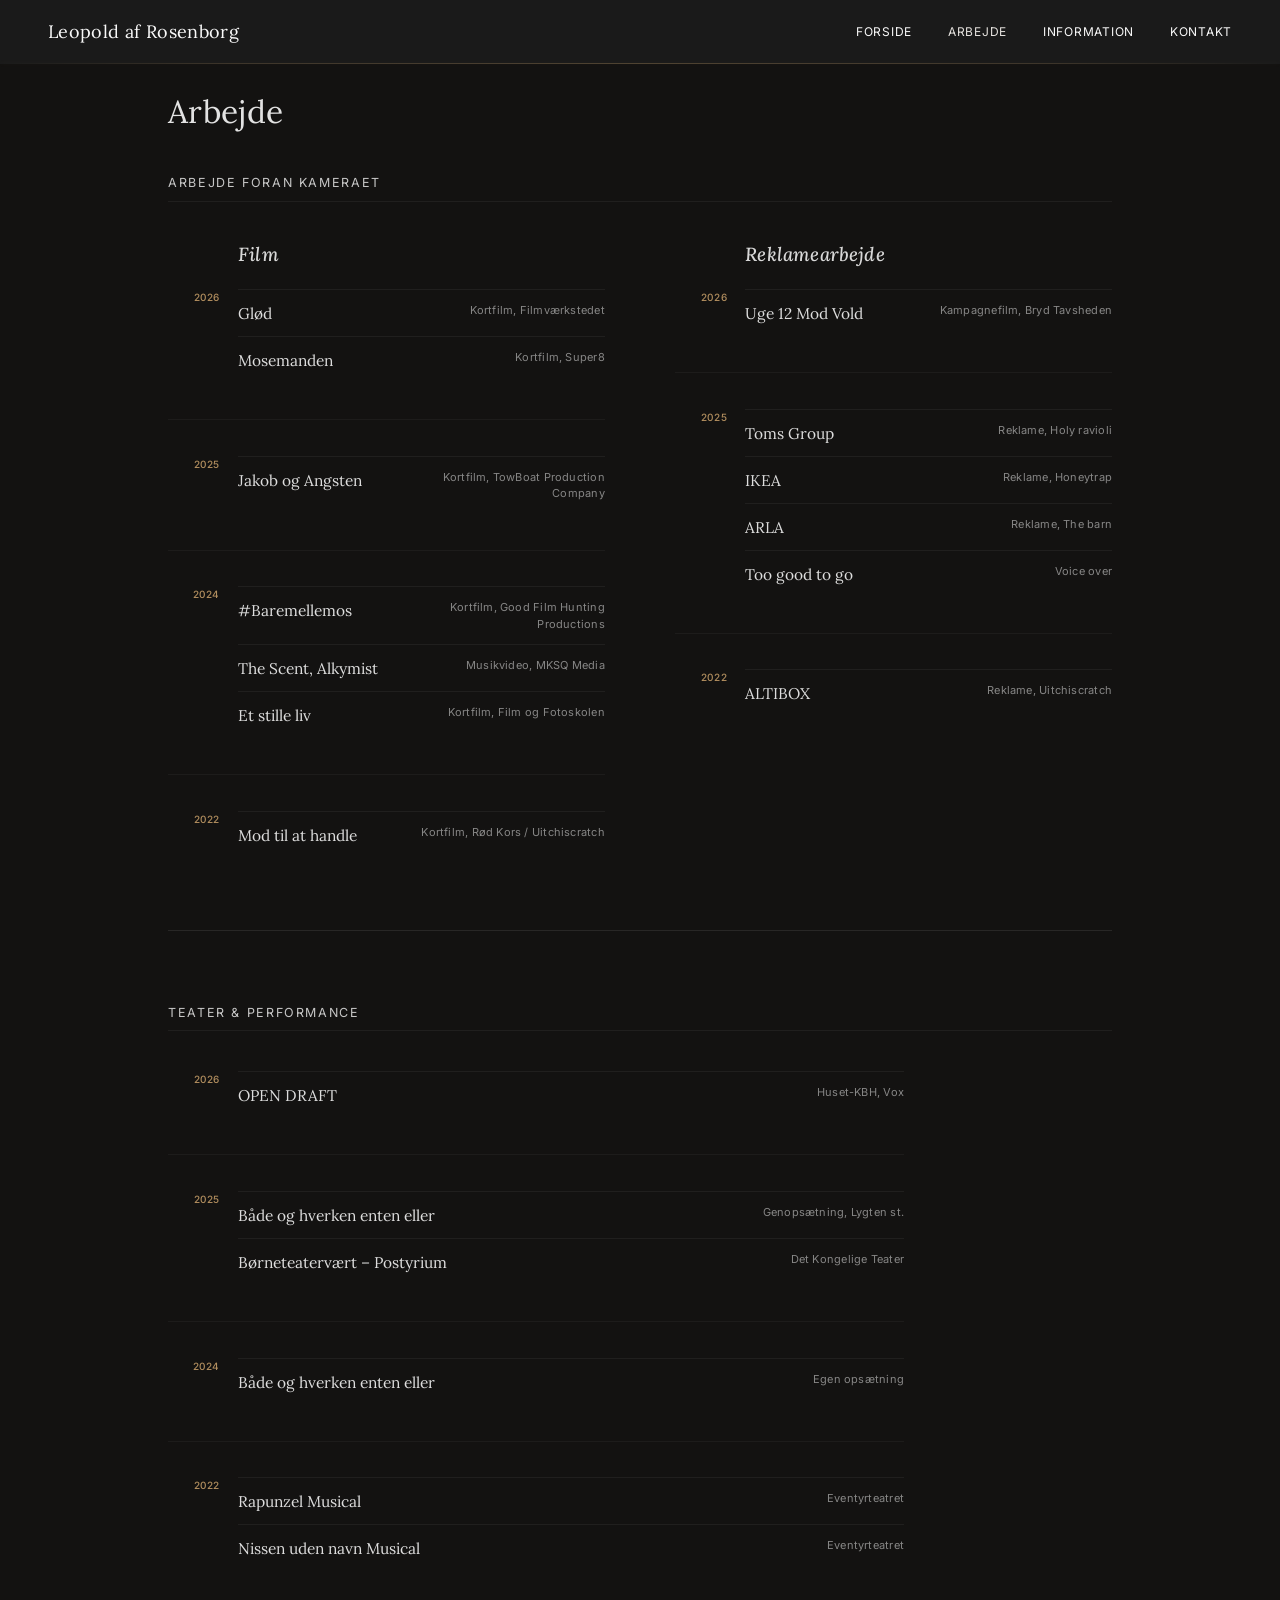
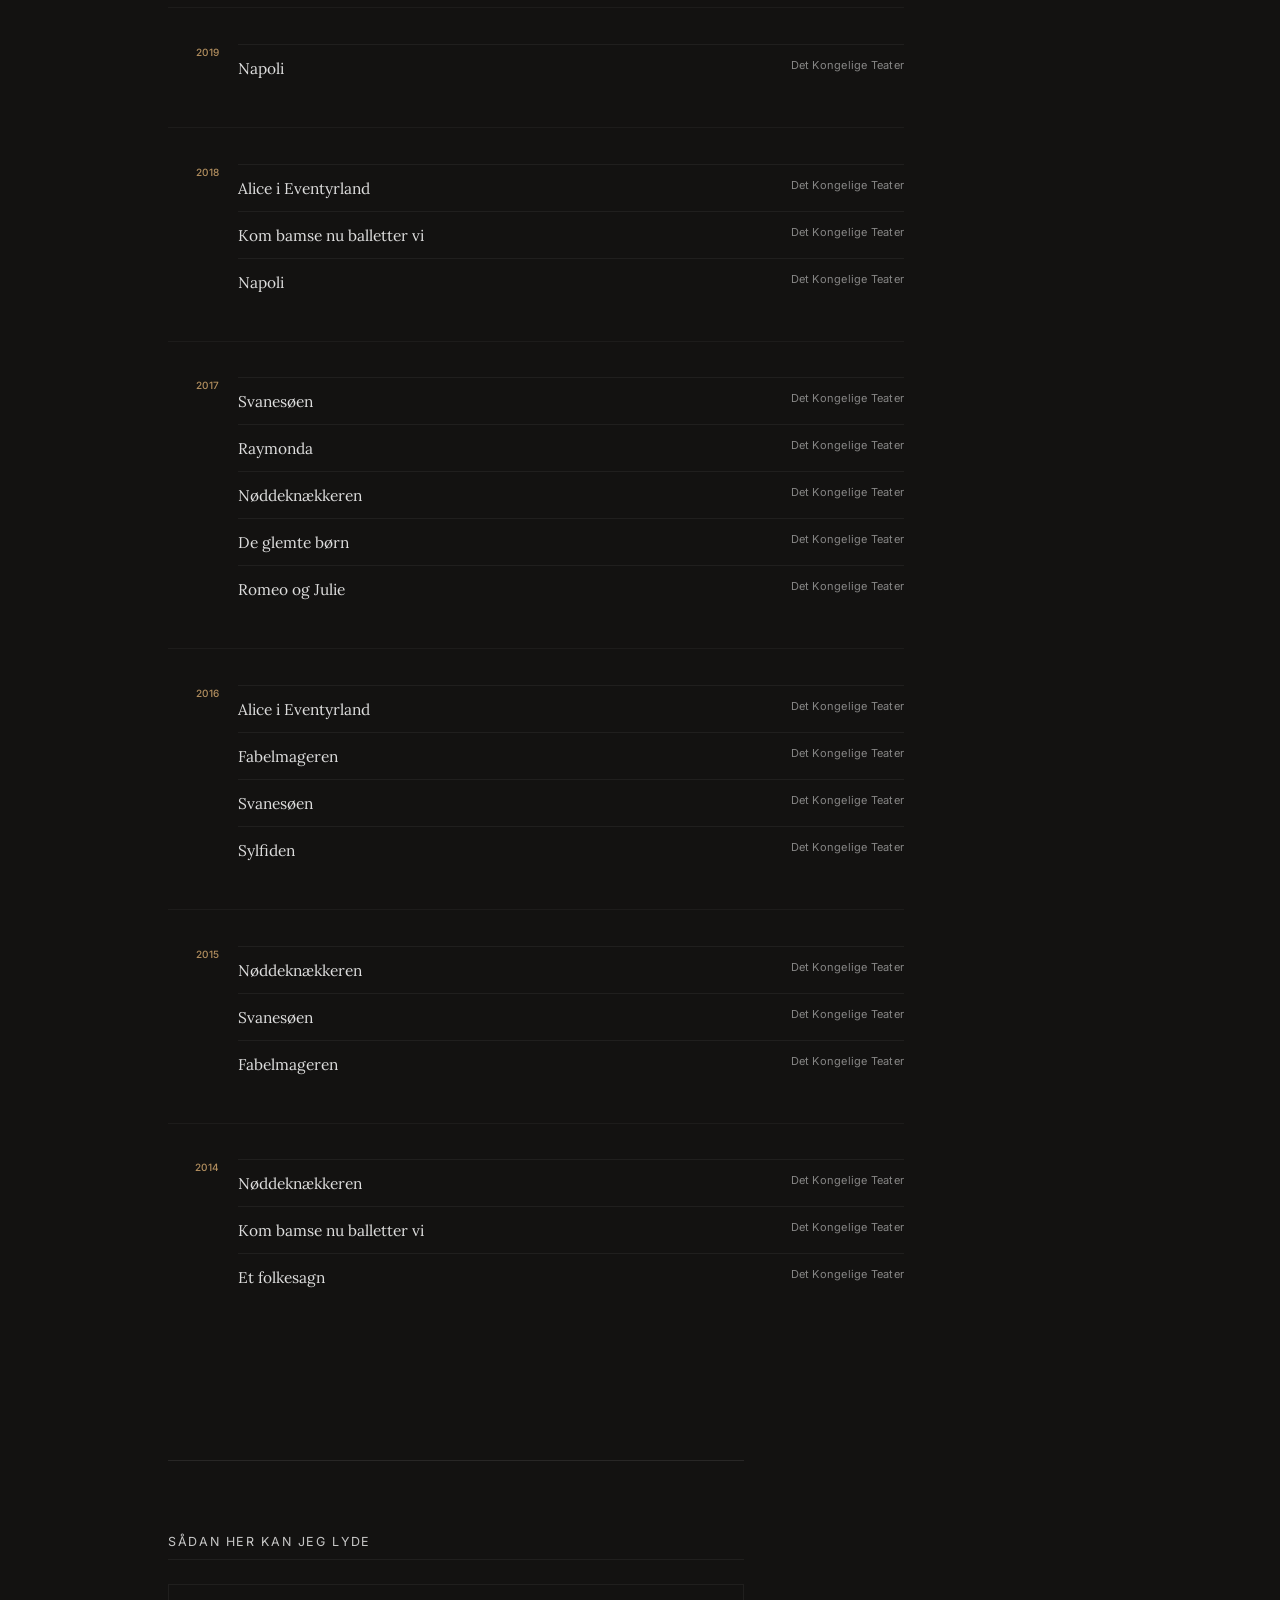
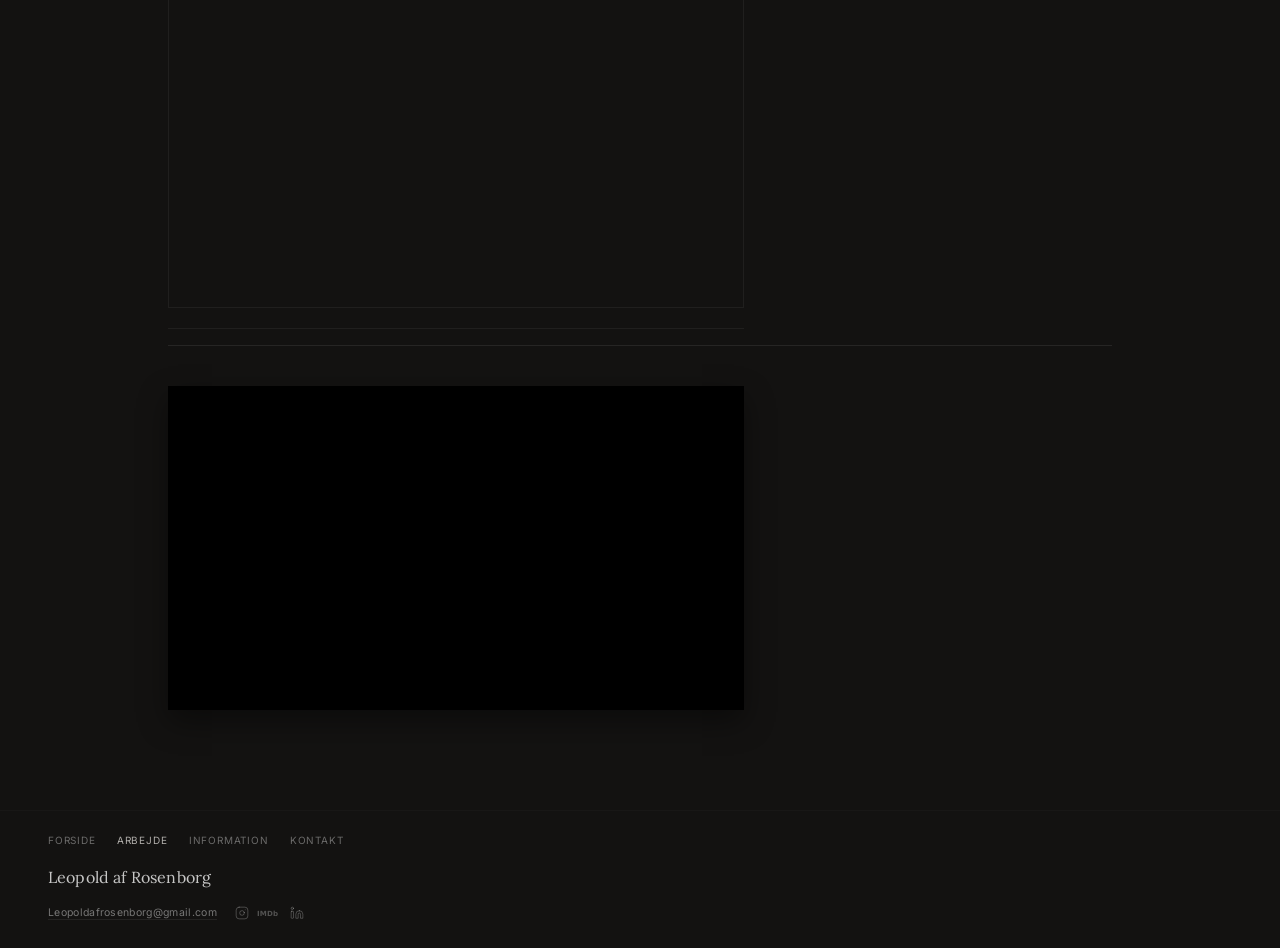
==== arbejde.html @ c156bf68 "t" ====
<!DOCTYPE html>
<html lang="da">
<head>
  <meta charset="UTF-8">
  <meta name="viewport" content="width=device-width, initial-scale=1.0">
  <title>Arbejde | Leopold af Rosenborg</title>
  <meta name="description" content="Leopold af Rosenborg er skuespiller, kunstner og entertainer. Udvalgte credits: film, reklame, teater og performance.">
  <link rel="canonical" href="https://www.leopoldafrosenborg.dk/arbejde.html">
  <link rel="icon" type="image/png" href="/favicon.png">
  <link rel="apple-touch-icon" href="/favicon.png">
  <meta property="og:title" content="Arbejde | Leopold af Rosenborg">
  <meta property="og:description" content="Leopold af Rosenborg er skuespiller, kunstner og entertainer. Udvalgte credits: film, reklame, teater og performance.">
  <meta property="og:url" content="https://www.leopoldafrosenborg.dk/arbejde.html">
  <meta property="og:type" content="website">
  <meta property="og:locale" content="da_DK">
  <meta property="og:image" content="https://www.leopoldafrosenborg.dk/images/hero-dogme.jpeg">
  <meta name="twitter:card" content="summary_large_image">
  <meta name="theme-color" content="#131211">
  <link rel="preconnect" href="https://fonts.googleapis.com">
  <link rel="preconnect" href="https://fonts.gstatic.com" crossorigin>
  <link href="https://fonts.googleapis.com/css2?family=Inter:wght@400;500&family=Lora:ital,wght@0,400;0,500;1,400;1,500&display=swap" rel="stylesheet">
  <link rel="stylesheet" href="style.css?v=47">
</head>
<body class="body--work-page">
  <a class="skip-link" href="#main">Spring til indhold</a>

  <header class="site-header">
    <button class="site-header__menu" type="button" data-nav-toggle aria-expanded="false" aria-controls="site-nav">
      <span></span><span></span><span></span>
      <span class="visually-hidden">Menu</span>
    </button>
    <a class="site-header__brand" href="index.html">Leopold af Rosenborg</a>
    <nav class="site-nav" id="site-nav" data-site-nav aria-label="Primær">
      <a href="index.html">Forside</a>
      <a href="arbejde.html" aria-current="page">Arbejde</a>
      <a href="information.html">Information</a>
      <a href="kontakt.html">Kontakt</a>
    </nav>
  </header>

  <main id="main" class="page page--work">
    <h1 class="page__title" data-fade>Arbejde</h1>

    <section class="work-section" data-fade>
      <h2 class="work-section__heading">Arbejde foran kameraet</h2>
      <div class="work-columns">
        <div class="work-block">
          <h3 class="work-block__label">Film</h3>
          <div class="work-timeline">
            <section class="work-year-group" aria-labelledby="film-y2026">
              <h4 class="work-year" id="film-y2026">2026</h4>
              <ul class="work-list">
                <li class="work-line">
                  <span class="work-line__title">Glød</span>
                  <span class="work-line__detail">Kortfilm, Filmværkstedet</span>
                </li>
                <li class="work-line">
                  <span class="work-line__title">Mosemanden</span>
                  <span class="work-line__detail">Kortfilm, Super8</span>
                </li>
              </ul>
            </section>
            <section class="work-year-group" aria-labelledby="film-y2025">
              <h4 class="work-year" id="film-y2025">2025</h4>
              <ul class="work-list">
                <li class="work-line">
                  <span class="work-line__title">Jakob og Angsten</span>
                  <span class="work-line__detail">Kortfilm, TowBoat Production Company</span>
                </li>
              </ul>
            </section>
            <section class="work-year-group" aria-labelledby="film-y2024">
              <h4 class="work-year" id="film-y2024">2024</h4>
              <ul class="work-list">
                <li class="work-line">
                  <span class="work-line__title">#Baremellemos</span>
                  <span class="work-line__detail">Kortfilm, Good Film Hunting Productions</span>
                </li>
                <li class="work-line">
                  <span class="work-line__title">The Scent, Alkymist</span>
                  <span class="work-line__detail">Musikvideo, MKSQ Media</span>
                </li>
                <li class="work-line">
                  <span class="work-line__title">Et stille liv</span>
                  <span class="work-line__detail">Kortfilm, Film og Fotoskolen</span>
                </li>
              </ul>
            </section>
            <section class="work-year-group" aria-labelledby="film-y2022">
              <h4 class="work-year" id="film-y2022">2022</h4>
              <ul class="work-list">
                <li class="work-line">
                  <span class="work-line__title">Mod til at handle</span>
                  <span class="work-line__detail">Kortfilm, Rød Kors / Uitchiscratch</span>
                </li>
              </ul>
            </section>
          </div>
        </div>
        <div class="work-block">
          <h3 class="work-block__label">Reklamearbejde</h3>
          <div class="work-timeline">
            <section class="work-year-group" aria-labelledby="rekl-y2026">
              <h4 class="work-year" id="rekl-y2026">2026</h4>
              <ul class="work-list">
                <li class="work-line">
                  <span class="work-line__title">Uge 12 Mod Vold</span>
                  <span class="work-line__detail">Kampagnefilm, Bryd Tavsheden</span>
                </li>
              </ul>
            </section>
            <section class="work-year-group" aria-labelledby="rekl-y2025">
              <h4 class="work-year" id="rekl-y2025">2025</h4>
              <ul class="work-list">
                <li class="work-line">
                  <span class="work-line__title">Toms Group</span>
                  <span class="work-line__detail">Reklame, Holy ravioli</span>
                </li>
                <li class="work-line">
                  <span class="work-line__title">IKEA</span>
                  <span class="work-line__detail">Reklame, Honeytrap</span>
                </li>
                <li class="work-line">
                  <span class="work-line__title">ARLA</span>
                  <span class="work-line__detail">Reklame, The barn</span>
                </li>
                <li class="work-line">
                  <span class="work-line__title">Too good to go</span>
                  <span class="work-line__detail">Voice over</span>
                </li>
              </ul>
            </section>
            <section class="work-year-group" aria-labelledby="rekl-y2022">
              <h4 class="work-year" id="rekl-y2022">2022</h4>
              <ul class="work-list">
                <li class="work-line">
                  <span class="work-line__title">ALTIBOX</span>
                  <span class="work-line__detail">Reklame, Uitchiscratch</span>
                </li>
              </ul>
            </section>
          </div>
        </div>
      </div>
    </section>

    <section class="work-section work-section--theatre" data-fade>
      <h2 class="work-section__heading">Teater &amp; performance</h2>
      <div class="work-timeline work-timeline--full">
        <section class="work-year-group" aria-labelledby="theatre-y2026">
          <h4 class="work-year" id="theatre-y2026">2026</h4>
          <ul class="work-list">
            <li class="work-line">
              <span class="work-line__title">OPEN DRAFT</span>
              <span class="work-line__detail">Huset-KBH, Vox</span>
            </li>
          </ul>
        </section>
        <section class="work-year-group">
          <h4 class="work-year">2025</h4>
          <ul class="work-list">
            <li class="work-line">
              <span class="work-line__title">Både og hverken enten eller</span>
              <span class="work-line__detail">Genopsætning, Lygten st.</span>
            </li>
            <li class="work-line">
              <span class="work-line__title">Børneteatervært – Postyrium</span>
              <span class="work-line__detail">Det Kongelige Teater</span>
            </li>
          </ul>
        </section>
        <section class="work-year-group">
          <h4 class="work-year">2024</h4>
          <ul class="work-list">
            <li class="work-line">
              <span class="work-line__title">Både og hverken enten eller</span>
              <span class="work-line__detail">Egen opsætning</span>
            </li>
          </ul>
        </section>
        <section class="work-year-group">
          <h4 class="work-year">2022</h4>
          <ul class="work-list">
            <li class="work-line">
              <span class="work-line__title">Rapunzel Musical</span>
              <span class="work-line__detail">Eventyrteatret</span>
            </li>
            <li class="work-line">
              <span class="work-line__title">Nissen uden navn Musical</span>
              <span class="work-line__detail">Eventyrteatret</span>
            </li>
          </ul>
        </section>
        <section class="work-year-group">
          <h4 class="work-year">2019</h4>
          <ul class="work-list">
            <li class="work-line">
              <span class="work-line__title">Napoli</span>
              <span class="work-line__detail">Det Kongelige Teater</span>
            </li>
          </ul>
        </section>
        <section class="work-year-group">
          <h4 class="work-year">2018</h4>
          <ul class="work-list">
            <li class="work-line">
              <span class="work-line__title">Alice i Eventyrland</span>
              <span class="work-line__detail">Det Kongelige Teater</span>
            </li>
            <li class="work-line">
              <span class="work-line__title">Kom bamse nu balletter vi</span>
              <span class="work-line__detail">Det Kongelige Teater</span>
            </li>
            <li class="work-line">
              <span class="work-line__title">Napoli</span>
              <span class="work-line__detail">Det Kongelige Teater</span>
            </li>
          </ul>
        </section>
        <section class="work-year-group">
          <h4 class="work-year">2017</h4>
          <ul class="work-list">
            <li class="work-line">
              <span class="work-line__title">Svanesøen</span>
              <span class="work-line__detail">Det Kongelige Teater</span>
            </li>
            <li class="work-line">
              <span class="work-line__title">Raymonda</span>
              <span class="work-line__detail">Det Kongelige Teater</span>
            </li>
            <li class="work-line">
              <span class="work-line__title">Nøddeknækkeren</span>
              <span class="work-line__detail">Det Kongelige Teater</span>
            </li>
            <li class="work-line">
              <span class="work-line__title">De glemte børn</span>
              <span class="work-line__detail">Det Kongelige Teater</span>
            </li>
            <li class="work-line">
              <span class="work-line__title">Romeo og Julie</span>
              <span class="work-line__detail">Det Kongelige Teater</span>
            </li>
          </ul>
        </section>
        <section class="work-year-group">
          <h4 class="work-year">2016</h4>
          <ul class="work-list">
            <li class="work-line">
              <span class="work-line__title">Alice i Eventyrland</span>
              <span class="work-line__detail">Det Kongelige Teater</span>
            </li>
            <li class="work-line">
              <span class="work-line__title">Fabelmageren</span>
              <span class="work-line__detail">Det Kongelige Teater</span>
            </li>
            <li class="work-line">
              <span class="work-line__title">Svanesøen</span>
              <span class="work-line__detail">Det Kongelige Teater</span>
            </li>
            <li class="work-line">
              <span class="work-line__title">Sylfiden</span>
              <span class="work-line__detail">Det Kongelige Teater</span>
            </li>
          </ul>
        </section>
        <section class="work-year-group">
          <h4 class="work-year">2015</h4>
          <ul class="work-list">
            <li class="work-line">
              <span class="work-line__title">Nøddeknækkeren</span>
              <span class="work-line__detail">Det Kongelige Teater</span>
            </li>
            <li class="work-line">
              <span class="work-line__title">Svanesøen</span>
              <span class="work-line__detail">Det Kongelige Teater</span>
            </li>
            <li class="work-line">
              <span class="work-line__title">Fabelmageren</span>
              <span class="work-line__detail">Det Kongelige Teater</span>
            </li>
          </ul>
        </section>
        <section class="work-year-group">
          <h4 class="work-year">2014</h4>
          <ul class="work-list">
            <li class="work-line">
              <span class="work-line__title">Nøddeknækkeren</span>
              <span class="work-line__detail">Det Kongelige Teater</span>
            </li>
            <li class="work-line">
              <span class="work-line__title">Kom bamse nu balletter vi</span>
              <span class="work-line__detail">Det Kongelige Teater</span>
            </li>
            <li class="work-line">
              <span class="work-line__title">Et folkesagn</span>
              <span class="work-line__detail">Det Kongelige Teater</span>
            </li>
          </ul>
        </section>
      </div>
    </section>

    <section class="work-voice" data-fade>
      <h2 class="work-voice__heading">Sådan her kan jeg lyde</h2>
      <div class="work-voice__player">
        <div class="work-voice__embed">
          <iframe
            src="https://www.youtube.com/embed/je6NIQmMCPU"
            title="Video: Sådan her kan jeg lyde"
            allow="accelerometer; autoplay; clipboard-write; encrypted-media; gyroscope; picture-in-picture; web-share"
            allowfullscreen
            loading="lazy"
            referrerpolicy="strict-origin-when-cross-origin"
          ></iframe>
        </div>
      </div>
    </section>

    <section class="home-reel home-reel--work" data-fade aria-label="Kort reel">
      <div class="home-reel__inner">
        <div class="home-reel__player">
          <div class="home-reel__embed">
            <iframe
              src="https://player.vimeo.com/video/1199525155?badge=0&amp;autopause=0&amp;player_id=0&amp;app_id=58479&amp;transparent=1"
              title="kort-reel"
              allow="autoplay; fullscreen; picture-in-picture; clipboard-write; encrypted-media; web-share"
              referrerpolicy="strict-origin-when-cross-origin"
              loading="lazy"
            ></iframe>
          </div>
        </div>
      </div>
    </section>
  </main>

  <footer class="site-footer">
    <div class="site-footer__inner">
      <nav class="site-footer__nav" aria-label="Sider">
        <a href="index.html">Forside</a>
        <a href="arbejde.html" aria-current="page">Arbejde</a>
        <a href="information.html">Information</a>
        <a href="kontakt.html">Kontakt</a>
      </nav>
      <div class="site-footer__meta">
        <p class="site-footer__name">Leopold af Rosenborg</p>
        <div class="site-footer__footline">
          <p class="site-footer__email"><a href="mailto:Leopoldafrosenborg@gmail.com">Leopoldafrosenborg@gmail.com</a></p>
          <ul class="site-footer__social" aria-label="Profiler">
            <li>
              <a class="site-footer__icon-link" href="https://www.instagram.com/leopold_afrosenborg/" rel="noopener noreferrer" target="_blank" aria-label="Instagram">
                <svg xmlns="http://www.w3.org/2000/svg" viewBox="0 0 24 24" fill="none" stroke="currentColor" stroke-width="1.45" stroke-linecap="round" stroke-linejoin="round" aria-hidden="true"><rect width="20" height="20" x="2" y="2" rx="5" ry="5"/><path d="M16 11.37A4 4 0 1 1 12.63 8 4 4 0 0 1 16 11.37z"/><line x1="17.5" y1="6.5" x2="17.51" y2="6.5"/></svg>
              </a>
            </li>
            <li>
              <a class="site-footer__icon-link site-footer__icon-link--imdb" href="https://www.imdb.com/name/nm16844776/" rel="noopener noreferrer" target="_blank" aria-label="IMDb">
                <svg xmlns="http://www.w3.org/2000/svg" viewBox="0 0 38 12" fill="currentColor" aria-hidden="true"><text x="0" y="9.5" fill="currentColor" font-size="8.5" font-family="system-ui, -apple-system, BlinkMacSystemFont, 'Segoe UI', sans-serif" font-weight="700" letter-spacing="0.02em">IMDb</text></svg>
              </a>
            </li>
            <li>
              <a class="site-footer__icon-link" href="https://www.linkedin.com/in/leopold-af-rosenborg-3b47512b6/" rel="noopener noreferrer" target="_blank" aria-label="LinkedIn">
                <svg xmlns="http://www.w3.org/2000/svg" viewBox="0 0 24 24" fill="none" stroke="currentColor" stroke-width="1.45" stroke-linecap="round" stroke-linejoin="round" aria-hidden="true"><path d="M16 8a6 6 0 0 1 6 6v7h-4v-7a2 2 0 0 0-2-2 2 2 0 0 0-2 2v7h-4v-7a6 6 0 0 1 6-6z"/><rect x="2" y="9" width="4" height="12" rx="1"/><circle cx="4" cy="4" r="2"/></svg>
              </a>
            </li>
          </ul>
        </div>
      </div>
    </div>
  </footer>

  <script src="https://player.vimeo.com/api/player.js" defer></script>
  <script src="main.js?v=31"></script>
</body>
</html>
---- style.css ----
:root {
  --bg: #1c1c1c;
  --bg-deep: #131211;
  --fg: #f9f9f9;
  --muted: rgba(249, 249, 249, 0.62);
  --line: rgba(249, 249, 249, 0.18);
  --accent: #c9a06a;
  --warm: #e6e3df;
  --font-serif: "Lora", "Times New Roman", Times, serif;
  --font-sans: "Inter", ui-sans-serif, system-ui, -apple-system, "Segoe UI", Roboto, Helvetica, Arial, sans-serif;
  --ease: cubic-bezier(0.4, 0, 0.2, 1);
  --page-pad: clamp(20px, 5vw, 48px);
  --max: 1280px;
  --radius-btn: 28px;
}


*,
*::before,
*::after {
  box-sizing: border-box;
}

html {
  color-scheme: dark;
  scroll-behavior: smooth;
}

@media (prefers-reduced-motion: reduce) {
  html {
    scroll-behavior: auto;
  }
}

body {
  margin: 0;
  background: var(--bg);
  color: var(--fg);
  font-family: var(--font-serif);
  font-size: 15px;
  line-height: 1.55;
  -webkit-font-smoothing: antialiased;
}

img {
  display: block;
  max-width: 100%;
  height: auto;
}

a {
  color: inherit;
  text-decoration: none;
}

a:hover {
  opacity: 0.78;
}

.visually-hidden {
  position: absolute;
  width: 1px;
  height: 1px;
  padding: 0;
  margin: -1px;
  overflow: hidden;
  clip: rect(0, 0, 0, 0);
  white-space: nowrap;
  border: 0;
}

.skip-link {
  position: absolute;
  left: 12px;
  top: 12px;
  padding: 8px 12px;
  background: var(--fg);
  color: var(--bg);
  z-index: 100;
  transform: translateY(-140%);
  transition: transform 200ms var(--ease);
}

.skip-link:focus {
  transform: translateY(0);
}

/* Header */
.site-header {
  position: fixed;
  top: 0;
  left: 0;
  right: 0;
  z-index: 40;
  display: flex;
  align-items: center;
  justify-content: space-between;
  gap: 16px;
  padding: 18px var(--page-pad);
  background: rgba(28, 28, 28, 0.92);
}

.site-header--home {
  isolation: isolate;
  background: rgba(19, 18, 17, 0);
  transition: background-color 1200ms var(--ease);
}

.site-header--home.is-past-hero {
  background: rgba(19, 18, 17, 0.86);
}

.site-header__video-backdrop {
  position: absolute;
  inset: 0;
  z-index: 0;
  overflow: hidden;
  opacity: var(--header-video-opacity, 0.72);
  clip-path: inset(0 0 var(--header-video-clip, 0px) 0);
  pointer-events: none;
}

.site-header__video-backdrop:not(.is-synced) {
  opacity: 0;
}

.site-header__video-backdrop video {
  position: absolute;
  top: -16px;
  left: -16px;
  width: calc(100% + 32px);
  height: calc(100% + 32px);
  object-fit: cover;
  object-position: center 42%;
  filter: blur(16px) brightness(0.55) saturate(0.7);
}

.site-header__video-backdrop::after {
  content: "";
  position: absolute;
  inset: 0;
  background: rgba(19, 18, 17, 0.38);
}

.site-header--home > :not(.site-header__video-backdrop) {
  z-index: 1;
}

.site-header--home > .site-header__menu {
  position: relative;
  z-index: 50;
}

.site-header::after {
  content: "";
  position: absolute;
  right: 0;
  bottom: 0;
  left: 0;
  height: 1px;
  background: linear-gradient(
    90deg,
    transparent 0%,
    rgba(201, 160, 106, 0.2) 18%,
    rgba(201, 160, 106, 0.3) 50%,
    rgba(201, 160, 106, 0.2) 82%,
    transparent 100%
  );
  box-shadow: 0 0 4px rgba(201, 160, 106, 0.08);
  opacity: var(--header-line-opacity, 1);
  transform: translateY(calc(0px - var(--header-video-clip, 0px)));
  pointer-events: none;
}

.site-header__menu {
  position: relative;
  z-index: 50;
  appearance: none;
  border: 0;
  background: none;
  padding: 4px;
  cursor: pointer;
  color: var(--fg);
}

.site-header__menu span {
  display: block;
  width: 20px;
  height: 1px;
  background: currentColor;
  margin: 5px 0;
  transition: transform 220ms var(--ease), opacity 160ms var(--ease);
}

.site-header__menu[aria-expanded="true"] span:nth-child(1) {
  transform: translateY(11px) rotate(45deg);
}

.site-header__menu[aria-expanded="true"] span:nth-child(2) {
  opacity: 0;
}

.site-header__menu[aria-expanded="true"] span:nth-child(3) {
  transform: translateY(-11px) rotate(-45deg);
}

.site-header__brand {
  flex: 1;
  font-family: var(--font-serif);
  font-size: clamp(15px, 2vw, 18px);
  letter-spacing: 0.02em;
  text-align: center;
}


.site-nav {
  position: fixed;
  inset: 0;
  z-index: 35;
  padding: 96px var(--page-pad) var(--page-pad);
  background: rgba(19, 18, 17, 0.98);
  display: flex;
  flex-direction: column;
  gap: 6px;
  transform: translateX(-100%);
  transition: transform 420ms var(--ease);
}

.site-nav.is-open {
  transform: translateX(0);
}

.site-nav a {
  font-family: var(--font-sans);
  font-size: 13px;
  letter-spacing: 0.06em;
  text-transform: uppercase;
  padding: 12px 0;
  border-bottom: 1px solid rgba(249, 249, 249, 0.06);
}

.site-nav a[aria-current="page"] {
  color: var(--warm);
}

body.nav-open {
  overflow: hidden;
}

@media (min-width: 900px) {
  .site-header__menu {
    display: none;
  }

  .site-header__brand {
    flex: 0 1 auto;
    text-align: left;
  }

  .site-nav {
    position: static;
    inset: auto;
    padding: 0;
    background: none;
    flex-direction: row;
    align-items: center;
    gap: clamp(20px, 3vw, 36px);
    transform: none;
    flex: 0 0 auto;
  }

  .site-nav a {
    border: 0;
    padding: 0;
    font-size: 12px;
  }
}

/* Hero - forsiden */
.hero {
  --hero-peek: clamp(88px, 13vh, 144px);
  position: relative;
  min-height: calc(100svh - var(--hero-peek));
  min-height: calc(100dvh - var(--hero-peek));
  display: grid;
  place-items: center;
  overflow: hidden;
  background: var(--bg-deep);
}

.hero__media {
  position: absolute;
  inset: 0;
  overflow: hidden;
}

.hero__parallax-layer {
  position: absolute;
  left: -1.25%;
  right: -1.25%;
  top: 65px;
  height: 113%;
  will-change: transform;
}

.hero__parallax-layer img,
.hero__parallax-layer video {
  display: block;
  width: 100%;
  height: 100%;
  object-fit: cover;
  object-position: center center;
}

@media (max-aspect-ratio: 3/4) {
  .hero__parallax-layer img,
  .hero__parallax-layer video {
    object-position: center 42%;
  }
}

@media (max-width: 899px) {
  .hero__parallax-layer {
    top: 78px;
  }
}

.hero__overlay {
  position: absolute;
  inset: 0;
  background: rgba(19, 18, 17, 0.22);
}

.hero__content {
  position: relative;
  z-index: 2;
  text-align: center;
  padding: clamp(100px, 14vh, 140px) var(--page-pad) clamp(64px, 10vh, 96px);
  width: 100%;
  max-width: 100%;
}

.hero__title-wrap {
  width: 100%;
  display: flex;
  justify-content: center;
  overflow: hidden;
  margin-bottom: clamp(32px, 5vw, 52px);
}

.hero__title {
  margin: 0;
  font-weight: 400;
  font-size: clamp(10px, 2.75vw, 15px);
  line-height: 1.4;
  letter-spacing: clamp(0.08em, 1.65vw, 0.2em);
  text-transform: lowercase;
  color: var(--fg);
  white-space: nowrap;
}

.hero__links {
  display: flex;
  flex-wrap: wrap;
  justify-content: center;
  align-items: center;
  gap: clamp(10px, 2vw, 18px);
}

.hero__links a {
  position: relative;
  display: inline-flex;
  align-items: center;
  justify-content: center;
  min-height: 44px;
  padding: 0 clamp(18px, 3vw, 26px);
  font-family: var(--font-sans);
  font-size: 11px;
  font-weight: 400;
  letter-spacing: 0.08em;
  text-transform: uppercase;
  color: var(--fg);
  background: rgba(19, 18, 17, 0.38);
  border: 1px solid rgba(249, 249, 249, 0.22);
  border-radius: 999px;
  backdrop-filter: blur(10px);
  -webkit-backdrop-filter: blur(10px);
  transition:
    background 480ms var(--ease),
    border-color 480ms var(--ease),
    color 480ms var(--ease);
}

.hero__links a span {
  position: relative;
  z-index: 1;
}

.hero__links a:hover {
  opacity: 1;
  background: rgba(249, 249, 249, 0.12);
  border-color: rgba(249, 249, 249, 0.45);
}

/* Scroll-hint: pil under hero (kun tilføjelse — ændrer ikke eksisterende hero-layout) */
.hero__scroll-cue {
  position: absolute;
  z-index: 3;
  left: calc(50% - 22px);
  bottom: clamp(1rem, 3.5vh, 2rem);
  display: flex;
  align-items: center;
  justify-content: center;
  width: 44px;
  height: 44px;
  margin: 0;
  padding: 0;
  border-radius: 999px;
  color: rgba(249, 249, 249, 0.82);
  background: rgba(19, 18, 17, 0.35);
  border: 1px solid rgba(249, 249, 249, 0.18);
  backdrop-filter: blur(8px);
  -webkit-backdrop-filter: blur(8px);
  opacity: 1;
  transition:
    opacity 520ms var(--ease),
    border-color 480ms var(--ease),
    background 480ms var(--ease);
}

.hero__scroll-cue:hover {
  background: rgba(249, 249, 249, 0.08);
  border-color: rgba(249, 249, 249, 0.38);
  color: var(--fg);
}

.hero__scroll-cue.is-hidden {
  opacity: 0;
  pointer-events: none;
}

.hero__scroll-cue__icon {
  display: flex;
  align-items: center;
  justify-content: center;
  animation: hero-scroll-cue-float 2.4s var(--ease) infinite;
}

.hero__scroll-cue.is-hidden .hero__scroll-cue__icon {
  animation: none;
}

.hero__scroll-cue__icon svg {
  display: block;
}

@keyframes hero-scroll-cue-float {
  0%,
  100% {
    transform: translateY(0);
  }

  50% {
    transform: translateY(6px);
  }
}

@media (prefers-reduced-motion: reduce) {
  .hero__scroll-cue {
    transition-duration: 200ms;
  }

  .hero__scroll-cue__icon {
    animation: none;
  }
}

/* Gallery — stille redaktionelt still-grid (matcher mørk, rolig site-vibe) */
.gallery {
  border-top: 1px solid rgba(249, 249, 249, 0.08);
  background: var(--bg-deep);
  padding: clamp(40px, 6vw, 72px) var(--page-pad);
}

/* Forside: hero kortere end viewport — lidt mindre top-padding så peek viser billeder */
.hero + .gallery {
  padding-top: clamp(28px, 4.5vw, 48px);
}

.gallery__inner {
  width: 100%;
  max-width: min(1180px, var(--max));
  margin: 0 auto;
  /* Kolonner følger galleriets faktiske bredde (ikke kun viewport), så preview og live matcher. */
  container-type: inline-size;
  container-name: gallery;
}

.gallery__reel {
  display: grid;
  grid-template-columns: repeat(2, minmax(0, 1fr));
  /* Fast gap undgår forskelle mellem preview og browser pga. vw/subpixel. */
  gap: 12px;
  width: 100%;
}

.gallery__card {
  margin: 0;
  position: relative;
  min-width: 0;
  min-height: 0;
  width: 100%;
  aspect-ratio: 3 / 4;
  overflow: hidden;
  border-radius: 2px;
  border: 1px solid rgba(249, 249, 249, 0.07);
  background: #0a0a0a;
  box-shadow: 0 18px 40px rgba(0, 0, 0, 0.35);
  opacity: 0;
  transform: translateY(12px);
  transition: opacity 900ms var(--ease), transform 900ms var(--ease);
}

.gallery__card.is-visible {
  opacity: 1;
  transform: translateY(0);
}

/* Absolut position: cellehøjde styres kun af aspect-ratio — ingen CLS ved billedload. */
.gallery__card img {
  position: absolute;
  inset: 0;
  width: 100%;
  height: 100%;
  max-width: none;
  max-height: none;
  display: block;
  object-fit: cover;
  object-position: center center;
  transform: scale(1.002);
  transition: transform 720ms var(--ease);
}

/* Røde Kors «mod til at handle» — tæt crop; origin/position lavt så alle tre med i bunden, ikke i sorte top-bar. */
.gallery__card--zoom-in img {
  transform: scale(1.246);
  transform-origin: center 52%;
  object-position: center 54%;
}

@media (hover: hover) and (prefers-reduced-motion: no-preference) {
  .gallery__card:hover img {
    transform: scale(1.046);
  }

  .gallery__card--zoom-in:hover img {
    transform: scale(1.288);
  }
}

/* Billedtekster: kun desktop-gitter (container ≥520px), hover, diskret nederst til venstre */
.gallery__caption {
  display: none;
}

.gallery__card::before {
  content: none;
}

@container gallery (min-width: 520px) {
  /* Meget diskret mørkning i bunden bag teksten — kun ved hover, samme timing som billedtekst */
  .gallery__card::before {
    content: "";
    position: absolute;
    left: 0;
    right: 0;
    bottom: 0;
    height: 52%;
    z-index: 1;
    pointer-events: none;
    background: linear-gradient(
      to top,
      rgba(10, 9, 8, 0.62) 0%,
      rgba(12, 11, 10, 0.4) 24%,
      rgba(12, 11, 10, 0.2) 52%,
      rgba(12, 11, 10, 0.06) 78%,
      rgba(12, 11, 10, 0) 100%
    );
    opacity: 0;
    transition: opacity 480ms var(--ease);
  }

  .gallery__caption {
    display: block;
    position: absolute;
    z-index: 2;
    left: 0.42rem;
    bottom: 0.38rem;
    max-width: min(94%, 12.5rem);
    margin: 0;
    padding: 0;
    font-family: var(--font-sans);
    font-size: calc(10.75px * 1.07);
    font-weight: 500;
    line-height: 1.4;
    letter-spacing: 0.09em;
    text-transform: none;
    color: rgba(249, 249, 249, 0.97);
    text-shadow:
      0 1px 3px rgba(0, 0, 0, 0.58),
      0 0 1px rgba(0, 0, 0, 0.78),
      0 5px 24px rgba(0, 0, 0, 0.32);
    pointer-events: none;
    opacity: 0;
    transition: opacity 480ms var(--ease);
  }

  @media (hover: hover) {
    .gallery__card:hover::before,
    .gallery__card:hover .gallery__caption {
      opacity: 1;
    }
  }

  @media (prefers-reduced-motion: reduce) {
    .gallery__card::before,
    .gallery__caption {
      transition-duration: 90ms;
    }
  }
}

@supports not (container-type: inline-size) {
  @media (max-width: 767px) {
    .gallery__caption {
      display: none !important;
    }
  }

  @media (min-width: 768px) {
    .gallery__card::before {
      content: "";
      position: absolute;
      left: 0;
      right: 0;
      bottom: 0;
      height: 52%;
      z-index: 1;
      pointer-events: none;
      background: linear-gradient(
        to top,
        rgba(10, 9, 8, 0.62) 0%,
        rgba(12, 11, 10, 0.4) 24%,
        rgba(12, 11, 10, 0.2) 52%,
        rgba(12, 11, 10, 0.06) 78%,
        rgba(12, 11, 10, 0) 100%
      );
      opacity: 0;
      transition: opacity 480ms var(--ease);
    }

    .gallery__caption {
      display: block;
      position: absolute;
      z-index: 2;
      left: 0.42rem;
      bottom: 0.38rem;
      max-width: min(94%, 12.5rem);
      margin: 0;
      padding: 0;
      font-family: var(--font-sans);
      font-size: calc(10.75px * 1.07);
      font-weight: 500;
      line-height: 1.4;
      letter-spacing: 0.09em;
      text-transform: none;
      color: rgba(249, 249, 249, 0.97);
      text-shadow:
        0 1px 3px rgba(0, 0, 0, 0.58),
        0 0 1px rgba(0, 0, 0, 0.78),
        0 5px 24px rgba(0, 0, 0, 0.32);
      pointer-events: none;
      opacity: 0;
      transition: opacity 480ms var(--ease);
    }

    @media (hover: hover) {
      .gallery__card:hover::before,
      .gallery__card:hover .gallery__caption {
        opacity: 1;
      }
    }

    @media (prefers-reduced-motion: reduce) {
      .gallery__card::before,
      .gallery__caption {
        transition-duration: 90ms;
      }
    }
  }
}

/* Mobil (2 kolonner): skjul nr. 7 så gitteret bliver lige (8 billeder = 4 rækker). */
.gallery__card--hide-2col {
  display: none;
}

/* Mobil: 2 kolonner (default). Desktop: præcis 3 — styres af galleriets bredde, ikke viewport alene. */
@container gallery (min-width: 520px) {
  .gallery__reel {
    grid-template-columns: repeat(3, minmax(0, 1fr));
    width: 90%;
    margin-inline: auto;
  }

  .gallery__card--hide-2col {
    display: block;
  }
}

/* Browsere uden container queries: 3 kolonner fra tablet/desktop-viewport. */
@supports not (container-type: inline-size) {
  @media (min-width: 768px) {
    .gallery__reel {
      grid-template-columns: repeat(3, minmax(0, 1fr));
      width: 90%;
      margin-inline: auto;
    }

    .gallery__card--hide-2col {
      display: block;
    }
  }
}

@media (hover: none) {
  .gallery__card {
    cursor: pointer;
  }

  .gallery__card::before {
    content: "";
    position: absolute;
    left: 0;
    right: 0;
    bottom: 0;
    height: 52%;
    z-index: 1;
    pointer-events: none;
    background: linear-gradient(
      to top,
      rgba(10, 9, 8, 0.62) 0%,
      rgba(12, 11, 10, 0.4) 24%,
      rgba(12, 11, 10, 0.2) 52%,
      rgba(12, 11, 10, 0.06) 78%,
      rgba(12, 11, 10, 0) 100%
    );
    opacity: 0;
    transition: opacity 320ms var(--ease);
  }

  .gallery__caption {
    display: block !important;
    position: absolute;
    z-index: 2;
    left: 0.42rem;
    bottom: 0.38rem;
    max-width: min(94%, 12.5rem);
    margin: 0;
    padding: 0;
    font-family: var(--font-sans);
    font-size: calc(10.75px * 1.07);
    font-weight: 500;
    line-height: 1.4;
    letter-spacing: 0.09em;
    color: rgba(249, 249, 249, 0.97);
    text-shadow:
      0 1px 3px rgba(0, 0, 0, 0.58),
      0 0 1px rgba(0, 0, 0, 0.78),
      0 5px 24px rgba(0, 0, 0, 0.32);
    pointer-events: none;
    opacity: 0;
    transition: opacity 320ms var(--ease);
  }

  .gallery__card.is-caption-open::before,
  .gallery__card.is-caption-open .gallery__caption {
    opacity: 1;
  }

  .gallery__card:focus-visible {
    outline: 2px solid var(--warm);
    outline-offset: 3px;
  }

  @media (prefers-reduced-motion: reduce) {
    .gallery__card::before,
    .gallery__caption {
      transition-duration: 90ms;
    }
  }
}

/* Forside — kort reel (Vimeo); ingen afrunding/kant der giver hvide “hår” i siderne (Safari m.m.) */
.home-reel {
  border-top: 1px solid rgba(249, 249, 249, 0.08);
  background: var(--bg-deep);
  padding: clamp(28px, 5vw, 56px) var(--page-pad) clamp(48px, 7vw, 88px);
}

.home-reel__inner {
  width: 100%;
  max-width: min(1180px, var(--max));
  margin: 0 auto;
  background: var(--bg-deep);
}

.home-reel__player {
  position: relative;
  width: 100%;
  max-width: min(960px, 100%);
  margin: 0 auto;
  aspect-ratio: 16 / 9;
  background: #000;
  border-radius: 0;
  border: 0;
  box-shadow: 0 16px 36px rgba(0, 0, 0, 0.45);
  overflow: hidden;
  isolation: isolate;
}

.home-reel__embed {
  position: absolute;
  inset: 0;
  background: #000;
  overflow: hidden;
}

.home-reel__embed iframe {
  position: absolute;
  top: 0;
  left: 50%;
  width: calc(100% + 3px);
  max-width: none;
  height: 100%;
  margin: 0;
  border: 0;
  background: #000;
  display: block;
  transform: translateX(-50%);
  transform-origin: center top;
}

/* Arbejde: reel under stemme-video — samme kolonne som work-voice, ingen ekstra side-padding */
.page--work .home-reel--work {
  padding-left: 0;
  padding-right: 0;
  padding-bottom: 0;
  padding-top: clamp(20px, 3.5vw, 40px);
  margin-top: clamp(8px, 2vw, 16px);
}

/* Undgå dobbelt “luft”: forsiden bruger stor bund-padding på .home-reel; her styrer .page afstanden til footeren */
.page.page--work:has(> .home-reel--work:last-child) {
  padding-bottom: clamp(40px, 6vw, 72px);
}

.page--work .home-reel--work .home-reel__inner {
  max-width: 36rem;
  margin-inline: 0;
}

.page--work .home-reel--work .home-reel__player {
  max-width: 100%;
  box-shadow: 0 12px 28px rgba(0, 0, 0, 0.4);
}

/* Page shell */
/* Arbejde — samme dybe baggrund som forsiden (hero + galleri) */
.body--work-page {
  background-color: var(--bg-deep);
}

.page {
  padding: 100px var(--page-pad) clamp(64px, 10vw, 120px);
  max-width: var(--max);
  margin: 0 auto;
}

.page__title {
  margin: 0 0 clamp(40px, 6vw, 72px);
  font-family: var(--font-sans);
  font-weight: 500;
  font-size: clamp(13px, 1.4vw, 14px);
  letter-spacing: 0.14em;
  text-transform: uppercase;
  text-align: center;
  color: var(--warm);
}

/* Work / Arbejde — editorial rail grid, shared across columns */
.page--work {
  --work-rail: 2.75rem;
  --work-gutter: 1rem;
  --work-row-pad: clamp(0.6rem, 1.2vw, 0.75rem);
  --work-border-section: rgba(249, 249, 249, 0.09);
  --work-border-rule: rgba(249, 249, 249, 0.055);
  --work-border-faint: rgba(249, 249, 249, 0.042);
  max-width: 1040px;
  padding-top: clamp(84px, 10.5vw, 94px);
}

@media (min-width: 900px) {
  .page--work {
    --work-rail: 3.25rem;
    --work-gutter: 1.125rem;
  }
}

.page--work .page__title {
  margin-bottom: clamp(1.65rem, 4.2vw, 2.75rem);
  font-family: var(--font-serif);
  font-weight: 400;
  font-size: clamp(1.48rem, 3.35vw, 1.98rem);
  line-height: 1.12;
  letter-spacing: 0.01em;
  text-transform: none;
  text-align: left;
  color: rgba(249, 249, 249, 0.9);
}

.work-section {
  padding: clamp(40px, 6vw, 72px) 0;
  border-top: 1px solid var(--work-border-section, var(--line));
}

.work-section:first-of-type {
  border-top: 0;
  padding-top: 0;
}

.work-section__heading {
  margin: 0 0 clamp(28px, 4.5vw, 40px);
  padding-bottom: 0.5rem;
  font-family: var(--font-sans);
  font-size: clamp(11px, 1.12vw, 12.5px);
  letter-spacing: 0.13em;
  text-transform: uppercase;
  font-weight: 400;
  color: rgba(249, 249, 249, 0.78);
  border-bottom: 1px solid var(--work-border-rule, rgba(249, 249, 249, 0.1));
}

.work-columns {
  display: grid;
  gap: clamp(32px, 5vw, 48px);
  align-items: start;
}

@media (min-width: 820px) {
  .work-columns {
    grid-template-columns: minmax(0, 1fr) minmax(0, 1fr);
    column-gap: clamp(2.75rem, 5.5vw, 4.5rem);
    row-gap: 0;
  }
}

.work-block {
  min-width: 0;
}

.work-block__label {
  margin: 0 0 clamp(1rem, 2.2vw, 1.35rem);
  padding-left: calc(var(--work-rail) + var(--work-gutter));
  font-family: var(--font-serif);
  font-style: italic;
  font-size: clamp(16.5px, 1.68vw, 19px);
  font-weight: 500;
  letter-spacing: 0.01em;
  line-height: 1.35;
  color: rgba(249, 249, 249, 0.86);
}

.work-timeline {
  display: flex;
  flex-direction: column;
  gap: 0;
}

.work-timeline--full {
  max-width: min(46rem, 100%);
  margin-inline: 0;
}

.work-year-group {
  display: grid;
  grid-template-columns: var(--work-rail) minmax(0, 1fr);
  column-gap: var(--work-gutter);
  align-items: start;
  margin: 0;
  padding: 0;
  border: 0;
}

.work-year-group + .work-year-group {
  margin-top: clamp(1.5rem, 2.8vw, 2.25rem);
  padding-top: clamp(1.5rem, 2.8vw, 2.25rem);
  border-top: 1px solid var(--work-border-faint, rgba(249, 249, 249, 0.07));
}

.work-year {
  margin: 0;
  padding-top: 0.12rem;
  font-family: var(--font-sans);
  font-size: 10px;
  font-weight: 500;
  letter-spacing: 0.06em;
  text-transform: uppercase;
  text-align: right;
  line-height: 1.25;
  color: rgba(201, 160, 106, 0.88);
}

.work-list {
  list-style: none;
  margin: 0;
  padding: 0;
  border-top: 1px solid var(--work-border-rule, rgba(249, 249, 249, 0.08));
}

.work-line {
  display: grid;
  grid-template-columns: 1fr;
  gap: 0.25rem 1rem;
  padding: var(--work-row-pad) 0;
  border-bottom: 1px solid var(--work-border-rule, rgba(249, 249, 249, 0.08));
  align-items: start;
}

@media (min-width: 560px) {
  .work-line {
    grid-template-columns: minmax(0, 1fr) 12rem;
    gap: 0.4rem 1.35rem;
    padding: var(--work-row-pad) 0;
  }

  .work-line__detail {
    text-align: right;
    justify-self: stretch;
    width: 100%;
  }
}

.work-line:last-child {
  border-bottom: 0;
}

.work-line__title {
  font-family: var(--font-serif);
  font-size: clamp(13.5px, 1.22vw, 15.5px);
  font-weight: 400;
  line-height: 1.42;
  letter-spacing: 0;
  color: rgba(249, 249, 249, 0.88);
  min-width: 0;
  display: block;
  white-space: nowrap;
}

.work-line__detail {
  font-family: var(--font-sans);
  font-size: 11px;
  line-height: 1.5;
  font-weight: 400;
  color: rgba(249, 249, 249, 0.5);
  letter-spacing: 0.02em;
}

.work-voice {
  margin-top: clamp(48px, 8vw, 88px);
  padding-top: clamp(40px, 6vw, 72px);
  border-top: 1px solid var(--work-border-section, var(--line));
  text-align: left;
  max-width: 36rem;
}

.work-voice__heading {
  margin: 0 0 clamp(1rem, 2.5vw, 1.5rem);
  padding-bottom: 0.5rem;
  font-family: var(--font-sans);
  font-size: clamp(11px, 1.12vw, 12.5px);
  line-height: 1.4;
  letter-spacing: 0.13em;
  text-transform: uppercase;
  font-weight: 400;
  color: rgba(249, 249, 249, 0.78);
  border-bottom: 1px solid var(--work-border-rule, rgba(249, 249, 249, 0.1));
}

.work-voice__player {
  max-width: 100%;
  padding-bottom: clamp(0.875rem, 2vw, 1.25rem);
  border-bottom: 1px solid var(--work-border-rule, rgba(249, 249, 249, 0.08));
}

.work-voice__embed {
  margin-top: 0;
  position: relative;
  width: 100%;
  aspect-ratio: 16 / 9;
  background: var(--bg-deep);
  border: 1px solid var(--work-border-rule, rgba(249, 249, 249, 0.06));
}

.work-voice__embed iframe {
  position: absolute;
  inset: 0;
  width: 100%;
  height: 100%;
  border: 0;
}

@media (max-width: 619px) {
  .page--work .page__title {
    text-align: left;
  }

  .work-columns {
    gap: clamp(2.75rem, 10vw, 3.75rem);
  }

  /* Lidt mere luft mellem «Arbejde foran kameraet» og «Teater & performance». */
  .page--work .work-section + .work-section {
    padding-top: calc(clamp(40px, 6vw, 72px) + 0.55rem);
  }

  .work-year-group {
    grid-template-columns: 1fr;
  }

  .work-year {
    text-align: left;
    margin-bottom: 0.45rem;
    padding-top: 0;
  }

  .work-block__label {
    padding-left: 0;
    font-size: clamp(1.125rem, 4.2vw, 1.3125rem);
    font-weight: 500;
    letter-spacing: 0.02em;
    color: rgba(249, 249, 249, 0.9);
    line-height: 1.3;
    margin-bottom: clamp(1.1rem, 3.5vw, 1.35rem);
  }
}

@media (max-width: 559px) {
  .work-line__detail {
    text-align: left;
    justify-self: start;
  }
}

/* Information */
.page--information {
  max-width: min(1200px, 100%);
  padding-left: clamp(16px, 4vw, 40px);
  padding-right: clamp(16px, 4vw, 40px);
}

.info-sheet {
  margin: 0;
}

.page--information .info-sheet {
  max-width: min(880px, 100%);
  margin-left: 0;
  margin-right: auto;
}

.info-sheet img {
  display: block;
  width: 100%;
  height: auto;
}

.info-panel .info-sheet {
  margin-top: clamp(12px, 2.5vw, 24px);
}

.page--information .info-panel {
  padding-top: clamp(24px, 4vw, 44px);
  padding-bottom: clamp(16px, 3vw, 32px);
}

.page--information .info-panel__title {
  margin-bottom: clamp(16px, 3vw, 28px);
  text-align: left;
  font-weight: 400;
}

.page--information .info-education.info-education--sheet {
  padding: clamp(24px, 4vw, 44px) 0 clamp(28px, 5vw, 56px);
}

.info-panel {
  position: relative;
  padding: clamp(40px, 6vw, 64px) 0;
  border-top: 1px solid var(--line);
}

.info-panel:first-of-type {
  border-top: 0;
}

.info-panel__title {
  margin: 0 0 clamp(32px, 5vw, 48px);
  font-family: var(--font-sans);
  font-size: clamp(12px, 1.2vw, 13px);
  letter-spacing: 0.28em;
  text-transform: uppercase;
  text-align: center;
}

.info-grid {
  display: grid;
  gap: clamp(32px, 5vw, 56px);
}

@media (min-width: 800px) {
  .info-grid {
    grid-template-columns: 1fr 1fr;
    align-items: start;
  }
}

.info-stats {
  list-style: none;
  margin: 0;
  padding: 0;
}

.info-stats li {
  display: grid;
  grid-template-columns: 1fr 1fr;
  gap: 12px;
  padding: 10px 0;
  border-bottom: 1px solid rgba(249, 249, 249, 0.06);
  font-family: var(--font-sans);
  font-size: 14px;
}

.info-stats .label {
  color: var(--accent);
  letter-spacing: 0.06em;
  text-transform: uppercase;
  font-size: 11px;
}

.info-skills__heading {
  margin: 0 0 16px;
  color: var(--accent);
  letter-spacing: 0.12em;
  text-transform: uppercase;
  font-family: var(--font-sans);
  font-size: 11px;
}

.info-skills ul {
  list-style: none;
  margin: 0;
  padding: 0;
  font-family: var(--font-sans);
  font-size: 14px;
}

.info-skills li {
  padding: 6px 0;
}

.info-feature {
  margin: clamp(48px, 8vw, 80px) auto;
  max-width: 520px;
}

.info-feature img {
  width: 100%;
}

.info-education {
  text-align: center;
  padding: clamp(48px, 8vw, 96px) 0;
}

.info-education.info-education--sheet {
  padding: clamp(40px, 6vw, 72px) 0 clamp(48px, 8vw, 96px);
  border-top: 1px solid var(--line);
}

.info-education__heading {
  margin: 0 0 clamp(32px, 5vw, 48px);
  font-size: clamp(28px, 4vw, 36px);
  font-style: italic;
  color: var(--accent);
  font-weight: 400;
}

.info-education__portraits {
  display: grid;
  gap: 24px;
  align-items: center;
  margin-bottom: clamp(32px, 5vw, 48px);
}

@media (min-width: 700px) {
  .info-education__portraits {
    grid-template-columns: 1fr 1.4fr 1fr;
    gap: clamp(24px, 4vw, 40px);
  }
}

.info-education__portraits img {
  border-radius: 50%;
  width: min(220px, 100%);
  margin: 0 auto;
  aspect-ratio: 1;
  object-fit: cover;
}

.info-education__list {
  list-style: none;
  margin: 0 auto;
  padding: 0;
  max-width: 36ch;
  font-family: var(--font-sans);
  font-size: 14px;
  line-height: 1.7;
}

.info-education__list li {
  padding: 4px 0;
}

/* Kontakt */
.page--contact {
  max-width: min(1200px, 100%);
  padding-left: clamp(16px, 4vw, 40px);
  padding-right: clamp(16px, 4vw, 40px);
  padding-bottom: clamp(40px, 6vw, 72px);
}

.contact-panel {
  padding: clamp(24px, 4vw, 44px) 0 0;
}

.page--contact .info-panel__title {
  margin: 0 0 clamp(16px, 3vw, 28px);
  text-align: left;
  font-weight: 400;
}

.contact-visual {
  margin: 0;
  max-width: min(880px, 100%);
}

.contact-visual img {
  display: block;
  width: 100%;
  height: auto;
}

.site-footer {
  margin-top: clamp(14px, 3vw, 28px);
  padding: clamp(12px, 2.4vw, 20px) var(--page-pad) clamp(14px, 2.6vw, 22px);
  padding-left: max(var(--page-pad), env(safe-area-inset-left, 0px));
  padding-right: max(var(--page-pad), env(safe-area-inset-right, 0px));
  border-top: 1px solid rgba(249, 249, 249, 0.018);
  background: transparent;
  color: rgba(249, 249, 249, 0.5);
}

.site-footer__inner {
  max-width: var(--max);
  margin: 0 auto;
  text-align: left;
}

.site-footer__nav {
  display: flex;
  flex-wrap: wrap;
  justify-content: flex-start;
  align-items: baseline;
  gap: 0 0.35em;
  margin: 0 0 clamp(8px, 1.6vw, 14px);
}

.site-footer__nav a {
  font-family: var(--font-sans);
  font-size: 10px;
  font-weight: 400;
  letter-spacing: 0.08em;
  text-transform: uppercase;
  color: rgba(249, 249, 249, 0.38);
  text-decoration: none;
  padding: 2px 0;
  margin-right: clamp(10px, 2vw, 16px);
  border-bottom: 1px solid transparent;
  transition: color 240ms var(--ease), border-color 240ms var(--ease);
}

.site-footer__nav a:hover {
  color: rgba(249, 249, 249, 0.72);
  border-bottom-color: rgba(249, 249, 249, 0.08);
}

.site-footer__nav a:focus-visible {
  color: rgba(249, 249, 249, 0.78);
  outline: 1px solid rgba(249, 249, 249, 0.18);
  outline-offset: 3px;
}

.site-footer__nav a[aria-current="page"] {
  color: rgba(230, 227, 223, 0.75);
}

.site-footer__meta {
  margin: 0;
  max-width: 38rem;
}

.site-footer__name {
  margin: 0 0 clamp(6px, 1.2vw, 10px);
  font-family: var(--font-serif);
  font-size: clamp(14px, 1.35vw, 16px);
  font-weight: 400;
  letter-spacing: 0.01em;
  text-transform: none;
  color: rgba(249, 249, 249, 0.78);
}

.site-footer__footline {
  display: flex;
  flex-wrap: wrap;
  align-items: center;
  justify-content: flex-start;
  gap: 6px 14px;
}

.site-footer__footline .site-footer__email {
  margin: 0;
}

.site-footer__email {
  font-family: var(--font-sans);
  font-size: 10.5px;
  letter-spacing: 0.03em;
}

.site-footer__email a {
  color: rgba(249, 249, 249, 0.44);
  text-decoration: none;
  border-bottom: 1px solid rgba(249, 249, 249, 0.07);
  transition: color 240ms var(--ease), border-color 240ms var(--ease);
}

.site-footer__email a:hover,
.site-footer__email a:focus-visible {
  color: rgba(249, 249, 249, 0.68);
  border-bottom-color: rgba(249, 249, 249, 0.14);
}

.site-footer__social {
  list-style: none;
  margin: 0;
  padding: 0;
  border: 0;
  display: inline-flex;
  align-items: center;
  gap: 0;
}

.site-footer__social li {
  display: flex;
}

.site-footer__icon-link {
  display: flex;
  align-items: center;
  justify-content: center;
  min-width: 22px;
  min-height: 26px;
  padding: 0;
  color: rgba(249, 249, 249, 0.28);
  transition: color 240ms var(--ease);
}

.site-footer__icon-link:hover {
  color: rgba(249, 249, 249, 0.55);
}

.site-footer__icon-link:focus-visible {
  color: rgba(249, 249, 249, 0.55);
  outline: 1px solid rgba(249, 249, 249, 0.15);
  outline-offset: 2px;
}

.site-footer__icon-link svg {
  width: 14px;
  height: 14px;
  flex-shrink: 0;
}

.site-footer__icon-link--imdb {
  min-width: auto;
  padding-inline: 1px;
  transform: translateX(3px);
}

.site-footer__icon-link--imdb svg {
  width: auto;
  height: 10px;
}

[data-fade] {
  opacity: 0;
  transform: translateY(10px);
  transition: opacity 800ms var(--ease), transform 800ms var(--ease);
}

[data-fade].is-visible {
  opacity: 1;
  transform: translateY(0);
}

@media (prefers-reduced-motion: reduce) {
  [data-fade] {
    opacity: 1;
    transform: none;
    transition: none;
  }

  .gallery__card {
    opacity: 1;
    transform: none;
    transition: none;
  }

  .hero__parallax-layer {
    transform: none !important;
    top: 0;
    height: 100%;
    left: -1.25%;
    right: -1.25%;
  }

  .hero__title {
    transform: none !important;
  }
}
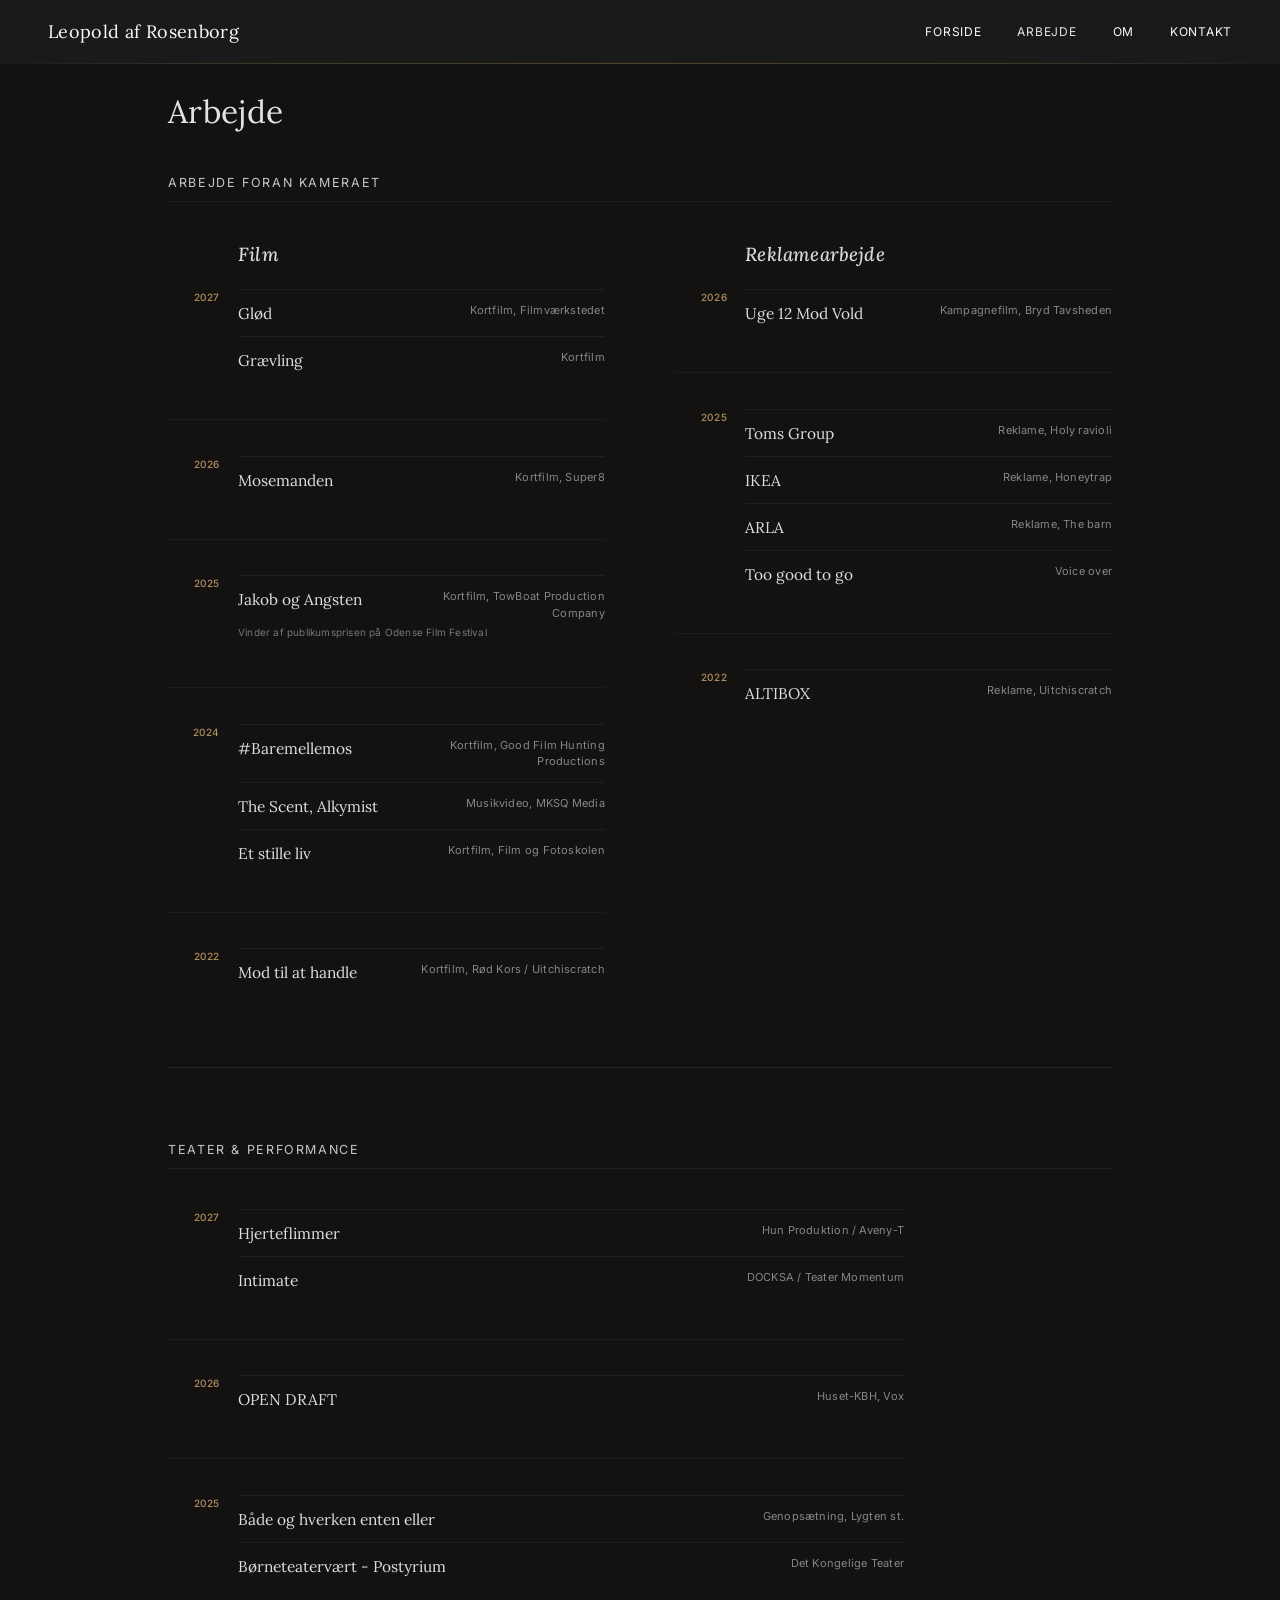
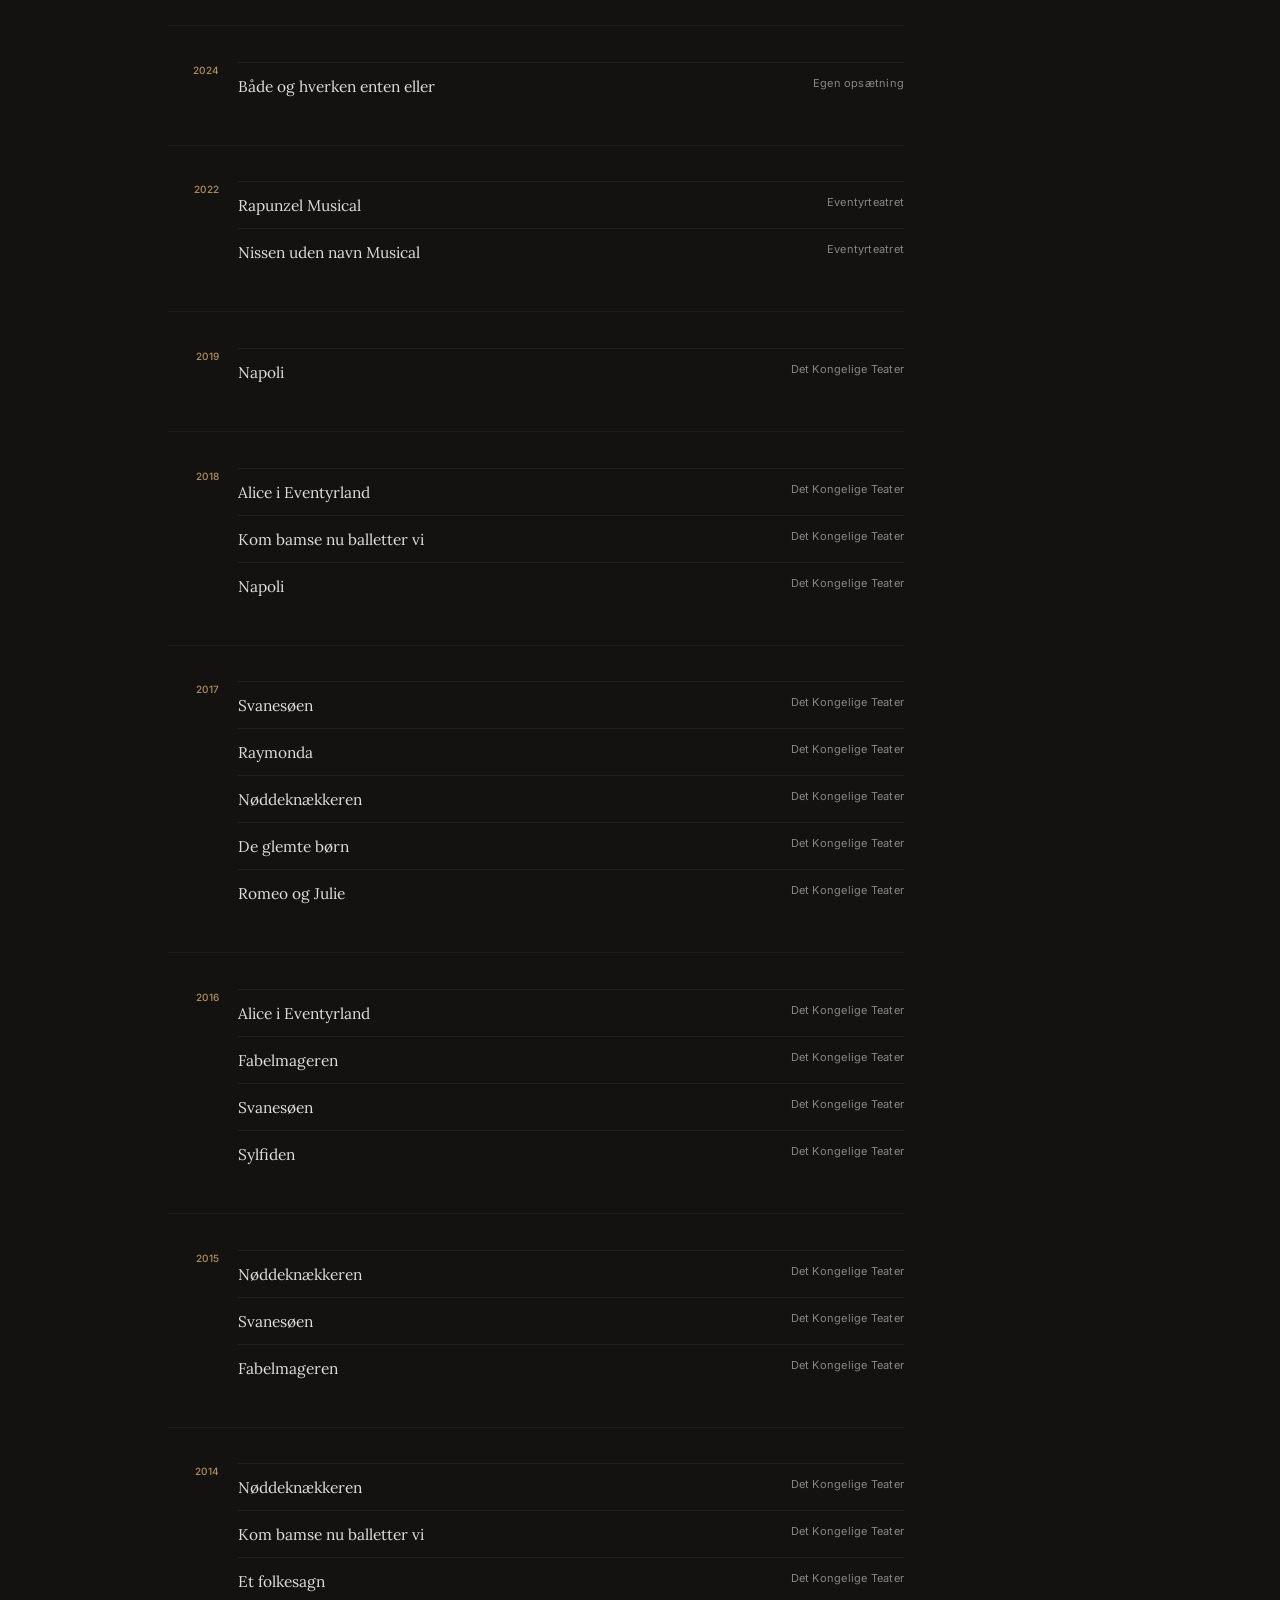
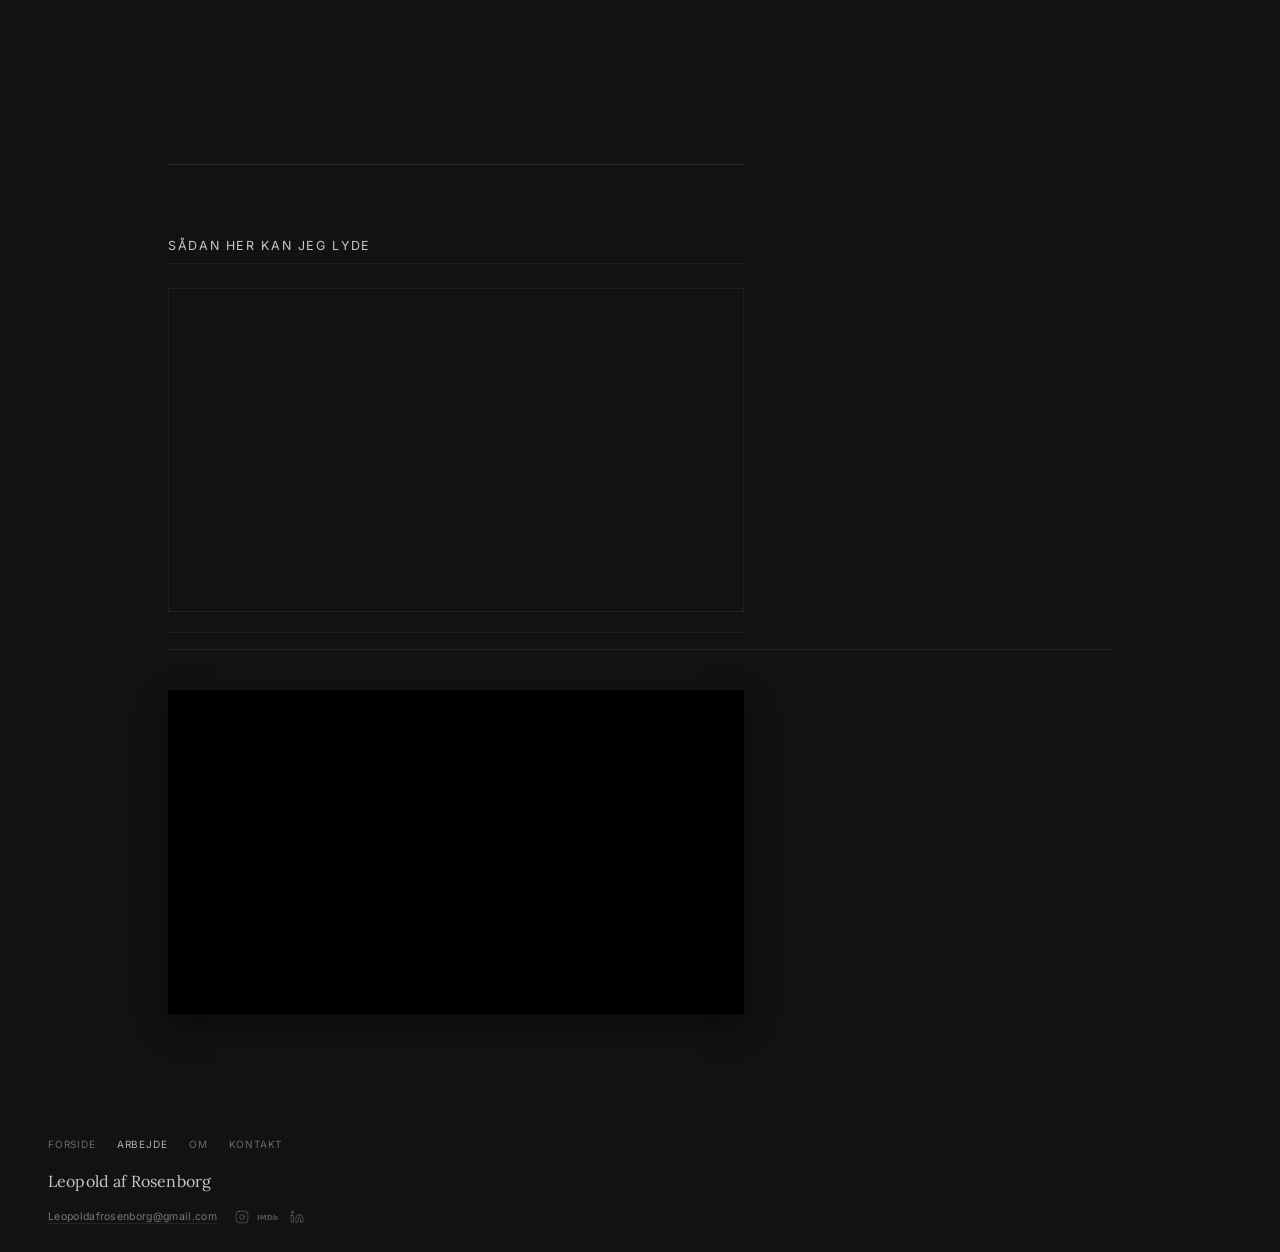
==== commit 5a081c1e: "major tweak" ====
--- a/arbejde.html
+++ b/arbejde.html
@@ -3,23 +3,45 @@
 <head>
   <meta charset="UTF-8">
   <meta name="viewport" content="width=device-width, initial-scale=1.0">
-  <title>Arbejde | Leopold af Rosenborg</title>
-  <meta name="description" content="Leopold af Rosenborg er skuespiller, kunstner og entertainer. Udvalgte credits: film, reklame, teater og performance.">
-  <link rel="canonical" href="https://www.leopoldafrosenborg.dk/arbejde.html">
+  <title>Film- og teaterarbejde | Leopold af Rosenborg</title>
+  <meta name="description" content="Se udvalgte roller og produktioner med skuespilleren Leopold af Rosenborg inden for film, tv, kortfilm, reklame og teater.">
+  <link rel="canonical" href="https://leopoldafrosenborg.dk/arbejde.html">
   <link rel="icon" type="image/png" href="/favicon.png">
   <link rel="apple-touch-icon" href="/favicon.png">
-  <meta property="og:title" content="Arbejde | Leopold af Rosenborg">
-  <meta property="og:description" content="Leopold af Rosenborg er skuespiller, kunstner og entertainer. Udvalgte credits: film, reklame, teater og performance.">
-  <meta property="og:url" content="https://www.leopoldafrosenborg.dk/arbejde.html">
+  <meta property="og:site_name" content="Leopold af Rosenborg">
+  <meta property="og:title" content="Film- og teaterarbejde | Leopold af Rosenborg">
+  <meta property="og:description" content="Se udvalgte roller og produktioner med skuespilleren Leopold af Rosenborg inden for film, tv, kortfilm, reklame og teater.">
+  <meta property="og:url" content="https://leopoldafrosenborg.dk/arbejde.html">
   <meta property="og:type" content="website">
   <meta property="og:locale" content="da_DK">
-  <meta property="og:image" content="https://www.leopoldafrosenborg.dk/images/hero-dogme.jpeg">
+  <meta property="og:image" content="https://leopoldafrosenborg.dk/frontpage-collage/leopold-af-rosenborg-actor-skuespiller-jakob-og-angsten.JPG">
+  <meta property="og:image:type" content="image/jpeg">
+  <meta property="og:image:width" content="1365">
+  <meta property="og:image:height" content="1706">
+  <meta property="og:image:alt" content="Portræt af Leopold af Rosenborg, fotograferet af Markus Juul Larsen.">
   <meta name="twitter:card" content="summary_large_image">
+  <meta name="twitter:title" content="Film- og teaterarbejde | Leopold af Rosenborg">
+  <meta name="twitter:description" content="Se udvalgte roller og produktioner med skuespilleren Leopold af Rosenborg inden for film, tv, kortfilm, reklame og teater.">
+  <meta name="twitter:image" content="https://leopoldafrosenborg.dk/frontpage-collage/leopold-af-rosenborg-actor-skuespiller-jakob-og-angsten.JPG">
+  <meta name="twitter:image:alt" content="Portræt af Leopold af Rosenborg, fotograferet af Markus Juul Larsen.">
   <meta name="theme-color" content="#131211">
+  <script type="application/ld+json">
+  {
+    "@context": "https://schema.org",
+    "@type": "WebPage",
+    "@id": "https://leopoldafrosenborg.dk/arbejde.html#webpage",
+    "url": "https://leopoldafrosenborg.dk/arbejde.html",
+    "name": "Film- og teaterarbejde | Leopold af Rosenborg",
+    "description": "Se udvalgte roller og produktioner med skuespilleren Leopold af Rosenborg inden for film, tv, kortfilm, reklame og teater.",
+    "inLanguage": "da",
+    "isPartOf": { "@id": "https://leopoldafrosenborg.dk/#website" },
+    "about": { "@id": "https://leopoldafrosenborg.dk/#person" }
+  }
+  </script>
   <link rel="preconnect" href="https://fonts.googleapis.com">
   <link rel="preconnect" href="https://fonts.gstatic.com" crossorigin>
-  <link href="https://fonts.googleapis.com/css2?family=Inter:wght@400;500&family=Lora:ital,wght@0,400;0,500;1,400;1,500&display=swap" rel="stylesheet">
-  <link rel="stylesheet" href="style.css?v=47">
+  <link href="https://fonts.googleapis.com/css2?family=Inter:wght@400;500&amp;family=Lora:ital,wght@0,400;0,500;1,400;1,500&amp;display=swap" rel="stylesheet">
+  <link rel="stylesheet" href="style.css?v=52">
 </head>
 <body class="body--work-page">
   <a class="skip-link" href="#main">Spring til indhold</a>
@@ -33,7 +55,7 @@
     <nav class="site-nav" id="site-nav" data-site-nav aria-label="Primær">
       <a href="index.html">Forside</a>
       <a href="arbejde.html" aria-current="page">Arbejde</a>
-      <a href="information.html">Information</a>
+      <a href="information.html">Om</a>
       <a href="kontakt.html">Kontakt</a>
     </nav>
   </header>
@@ -47,14 +69,23 @@
         <div class="work-block">
           <h3 class="work-block__label">Film</h3>
           <div class="work-timeline">
+            <section class="work-year-group" aria-labelledby="film-y2027">
+              <h4 class="work-year" id="film-y2027">2027</h4>
+              <ul class="work-list">
+                <li class="work-line">
+                  <span class="work-line__title">Glød</span>
+                  <span class="work-line__detail">Kortfilm, Filmværkstedet</span>
+                </li>
+                <li class="work-line">
+                  <span class="work-line__title">Grævling</span>
+                  <span class="work-line__detail">Kortfilm</span>
+                </li>
+              </ul>
+            </section>
             <section class="work-year-group" aria-labelledby="film-y2026">
               <h4 class="work-year" id="film-y2026">2026</h4>
               <ul class="work-list">
                 <li class="work-line">
-                  <span class="work-line__title">Glød</span>
-                  <span class="work-line__detail">Kortfilm, Filmværkstedet</span>
-                </li>
-                <li class="work-line">
                   <span class="work-line__title">Mosemanden</span>
                   <span class="work-line__detail">Kortfilm, Super8</span>
                 </li>
@@ -66,6 +97,7 @@
                 <li class="work-line">
                   <span class="work-line__title">Jakob og Angsten</span>
                   <span class="work-line__detail">Kortfilm, TowBoat Production Company</span>
+                  <span class="work-line__award">Vinder af publikumsprisen på Odense Film Festival</span>
                 </li>
               </ul>
             </section>
@@ -147,6 +179,19 @@
     <section class="work-section work-section--theatre" data-fade>
       <h2 class="work-section__heading">Teater &amp; performance</h2>
       <div class="work-timeline work-timeline--full">
+        <section class="work-year-group" aria-labelledby="theatre-y2027">
+          <h4 class="work-year" id="theatre-y2027">2027</h4>
+          <ul class="work-list">
+            <li class="work-line">
+              <span class="work-line__title">Hjerteflimmer</span>
+              <span class="work-line__detail">Hun Produktion / Aveny-T</span>
+            </li>
+            <li class="work-line">
+              <span class="work-line__title">Intimate</span>
+              <span class="work-line__detail">DOCKSA / Teater Momentum</span>
+            </li>
+          </ul>
+        </section>
         <section class="work-year-group" aria-labelledby="theatre-y2026">
           <h4 class="work-year" id="theatre-y2026">2026</h4>
           <ul class="work-list">
@@ -164,7 +209,7 @@
               <span class="work-line__detail">Genopsætning, Lygten st.</span>
             </li>
             <li class="work-line">
-              <span class="work-line__title">Børneteatervært – Postyrium</span>
+              <span class="work-line__title">Børneteatervært - Postyrium</span>
               <span class="work-line__detail">Det Kongelige Teater</span>
             </li>
           </ul>
@@ -338,7 +383,7 @@
       <nav class="site-footer__nav" aria-label="Sider">
         <a href="index.html">Forside</a>
         <a href="arbejde.html" aria-current="page">Arbejde</a>
-        <a href="information.html">Information</a>
+        <a href="information.html">Om</a>
         <a href="kontakt.html">Kontakt</a>
       </nav>
       <div class="site-footer__meta">
@@ -368,6 +413,6 @@
   </footer>
 
   <script src="https://player.vimeo.com/api/player.js" defer></script>
-  <script src="main.js?v=31"></script>
+  <script src="main.js?v=35"></script>
 </body>
 </html>
--- a/style.css
+++ b/style.css
@@ -188,6 +188,7 @@
   width: 20px;
   height: 1px;
   background: currentColor;
+  opacity: 0.64;
   margin: 5px 0;
   transition: transform 220ms var(--ease), opacity 160ms var(--ease);
 }
@@ -247,6 +248,18 @@
   overflow: hidden;
 }
 
+@media (max-width: 899px) {
+  .site-header__brand {
+    position: absolute;
+    left: 50%;
+    flex: 0 0 auto;
+    width: max-content;
+    text-align: center;
+    white-space: nowrap;
+    transform: translateX(-50%);
+  }
+}
+
 @media (min-width: 900px) {
   .site-header__menu {
     display: none;
@@ -312,10 +325,43 @@
   object-position: center center;
 }
 
+.hero__parallax-layer video {
+  pointer-events: none;
+}
+
+.hero__parallax-layer video::-webkit-media-controls-start-playback-button,
+.hero__parallax-layer video::-webkit-media-controls-overlay-play-button {
+  display: none !important;
+  -webkit-appearance: none;
+}
+
+.hero__parallax-layer::after {
+  content: "";
+  position: absolute;
+  inset: 0;
+  background: url("images/Ny first frame.png") center center / cover no-repeat;
+  pointer-events: none;
+  opacity: 1;
+}
+
+.hero__parallax-layer.is-playing::after {
+  opacity: 0;
+}
+
+.hero__parallax-layer.is-fallback::after {
+  background-image:
+    url("images/hero-video-fallback-master.gif"),
+    url("images/Ny first frame.png");
+}
+
 @media (max-aspect-ratio: 3/4) {
   .hero__parallax-layer img,
   .hero__parallax-layer video {
     object-position: center 42%;
+  }
+
+  .hero__parallax-layer::after {
+    background-position: center 42%;
   }
 }
 
@@ -353,7 +399,8 @@
   font-weight: 400;
   font-size: clamp(10px, 2.75vw, 15px);
   line-height: 1.4;
-  letter-spacing: clamp(0.08em, 1.65vw, 0.2em);
+  letter-spacing: 0.45em;
+  word-spacing: 0.2em;
   text-transform: lowercase;
   color: var(--fg);
   white-space: nowrap;
@@ -1076,6 +1123,17 @@
   letter-spacing: 0.02em;
 }
 
+.work-line__award {
+  grid-column: 1 / -1;
+  margin-top: -0.2rem;
+  font-family: var(--font-sans);
+  font-size: 10px;
+  line-height: 1.45;
+  font-weight: 400;
+  color: rgba(249, 249, 249, 0.44);
+  letter-spacing: 0.02em;
+}
+
 .work-voice {
   margin-top: clamp(48px, 8vw, 88px);
   padding-top: clamp(40px, 6vw, 72px);
@@ -1167,6 +1225,63 @@
   max-width: min(1200px, 100%);
   padding-left: clamp(16px, 4vw, 40px);
   padding-right: clamp(16px, 4vw, 40px);
+  padding-top: clamp(84px, 10.5vw, 94px);
+}
+
+.page--information .about-intro {
+  max-width: min(1080px, 100%);
+  margin-inline: auto;
+  padding: 0 0 clamp(40px, 6vw, 60px);
+}
+
+.about-intro__title {
+  max-width: 78ch;
+  margin: 0 auto clamp(28px, 4vw, 40px);
+  padding-bottom: 0.65rem;
+  border-bottom: 1px solid var(--line);
+  text-align: left;
+  font-family: var(--font-serif);
+  font-size: clamp(1.8rem, 3.6vw, 2.4rem);
+  font-weight: 400;
+  line-height: 1.2;
+  letter-spacing: 0.01em;
+  color: rgba(249, 249, 249, 0.9);
+}
+
+.about-intro__body {
+  max-width: 78ch;
+  margin: 0 auto;
+  text-align: center;
+  font-family: var(--font-serif);
+  font-size: clamp(16px, 1.4vw, 18px);
+  font-weight: 400;
+  line-height: 1.75;
+  color: rgba(249, 249, 249, 0.82);
+}
+
+.about-intro__body p {
+  margin: 0;
+}
+
+.about-intro__body p + p {
+  margin-top: 1.1em;
+}
+
+.about-intro__lead {
+  color: rgba(249, 249, 249, 0.92);
+}
+
+.about-intro__lead strong {
+  font-weight: 700;
+}
+
+.about-intro__membership {
+  color: inherit;
+  font-weight: 700;
+  text-decoration: underline;
+  text-decoration-color: rgba(249, 249, 249, 0.55);
+  text-decoration-thickness: 1px;
+  text-underline-offset: 0.22em;
 }
 
 .info-sheet {
@@ -1174,8 +1289,8 @@
 }
 
 .page--information .info-sheet {
-  max-width: min(880px, 100%);
-  margin-left: 0;
+  max-width: min(1000px, 100%);
+  margin-left: auto;
   margin-right: auto;
 }
 
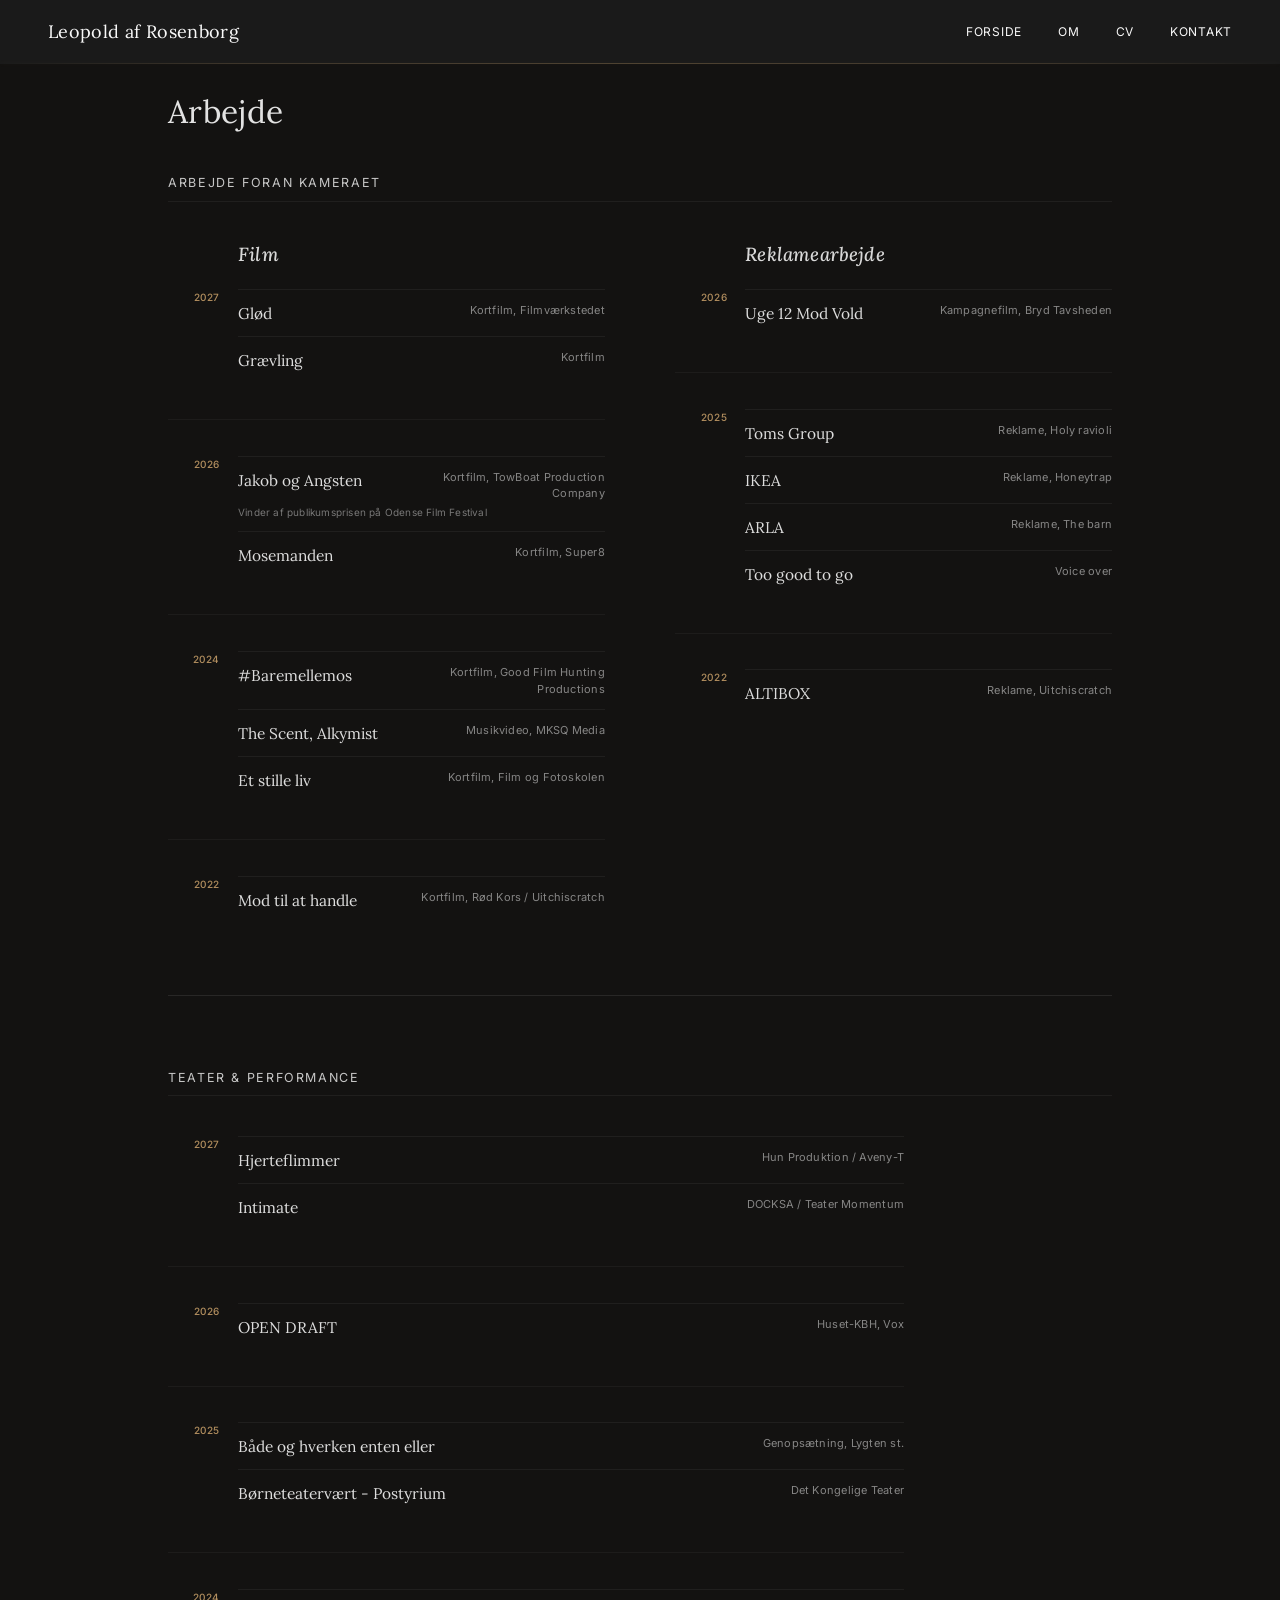
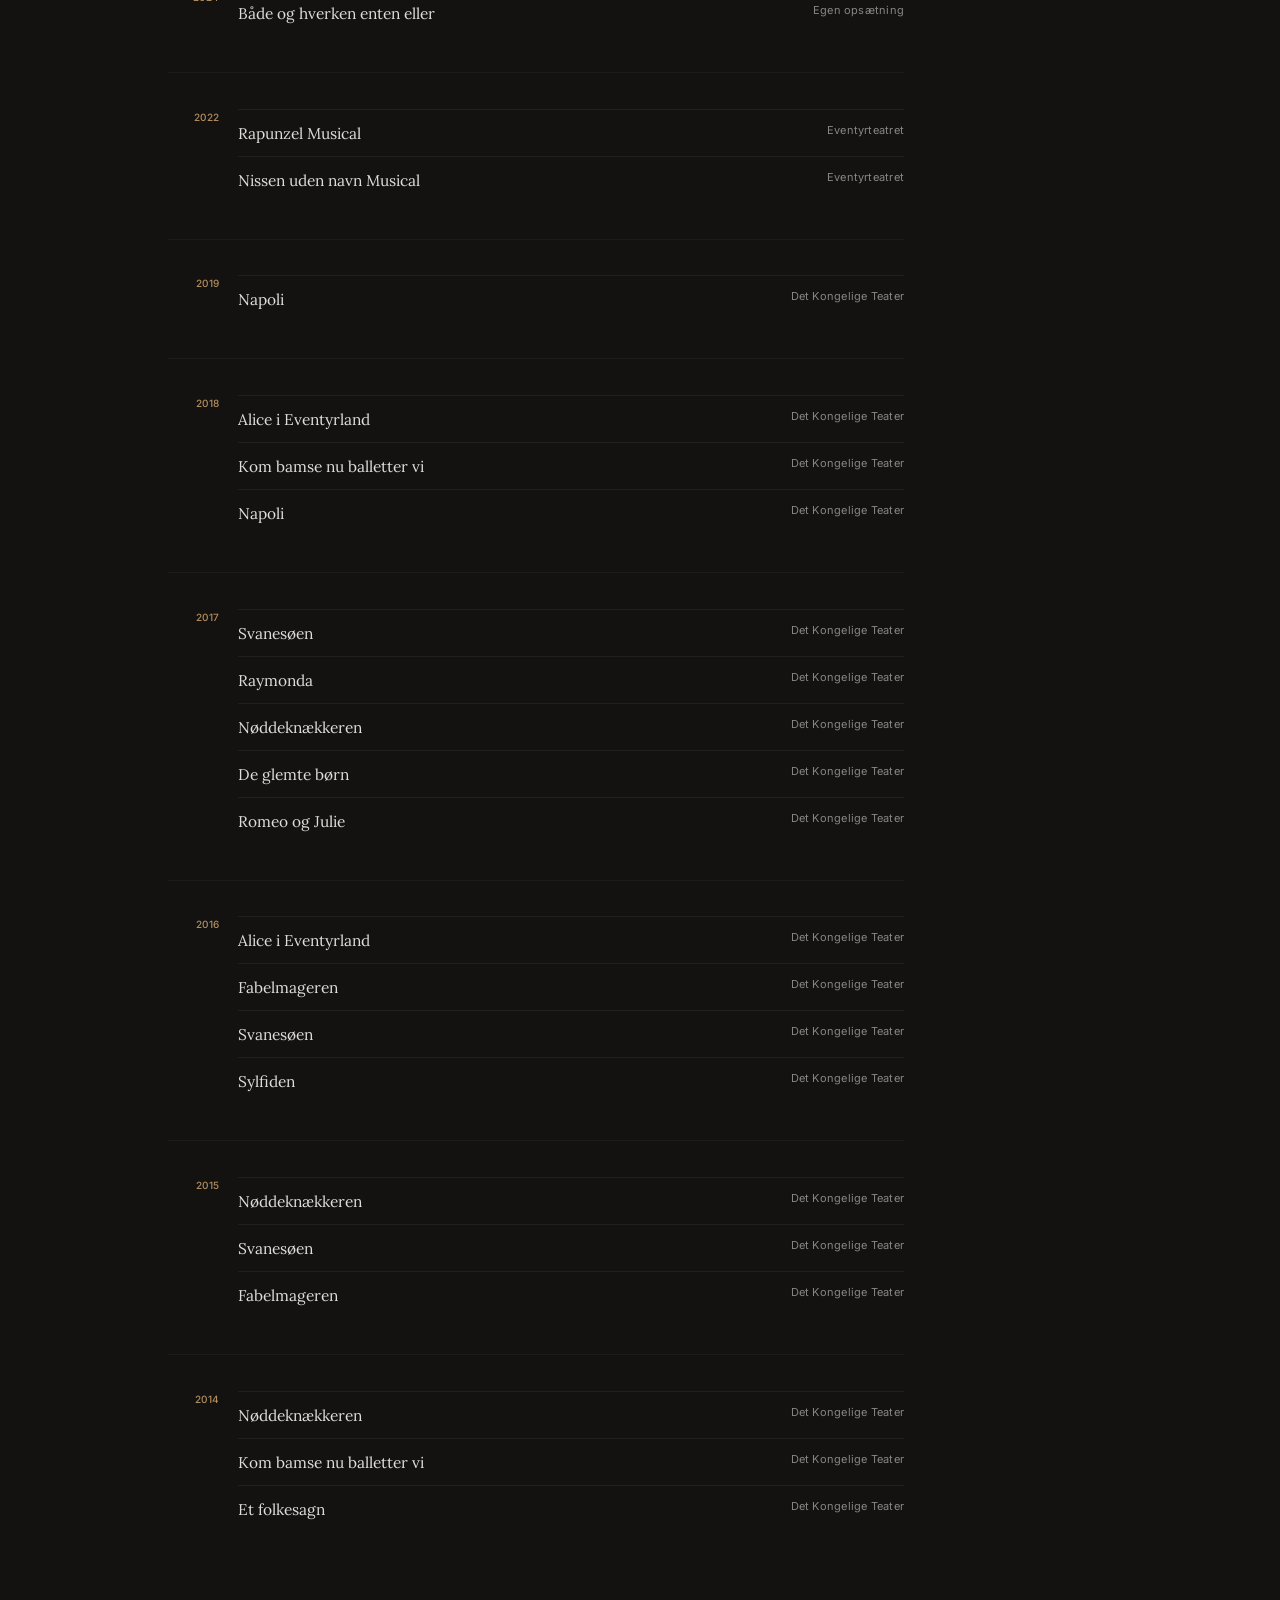
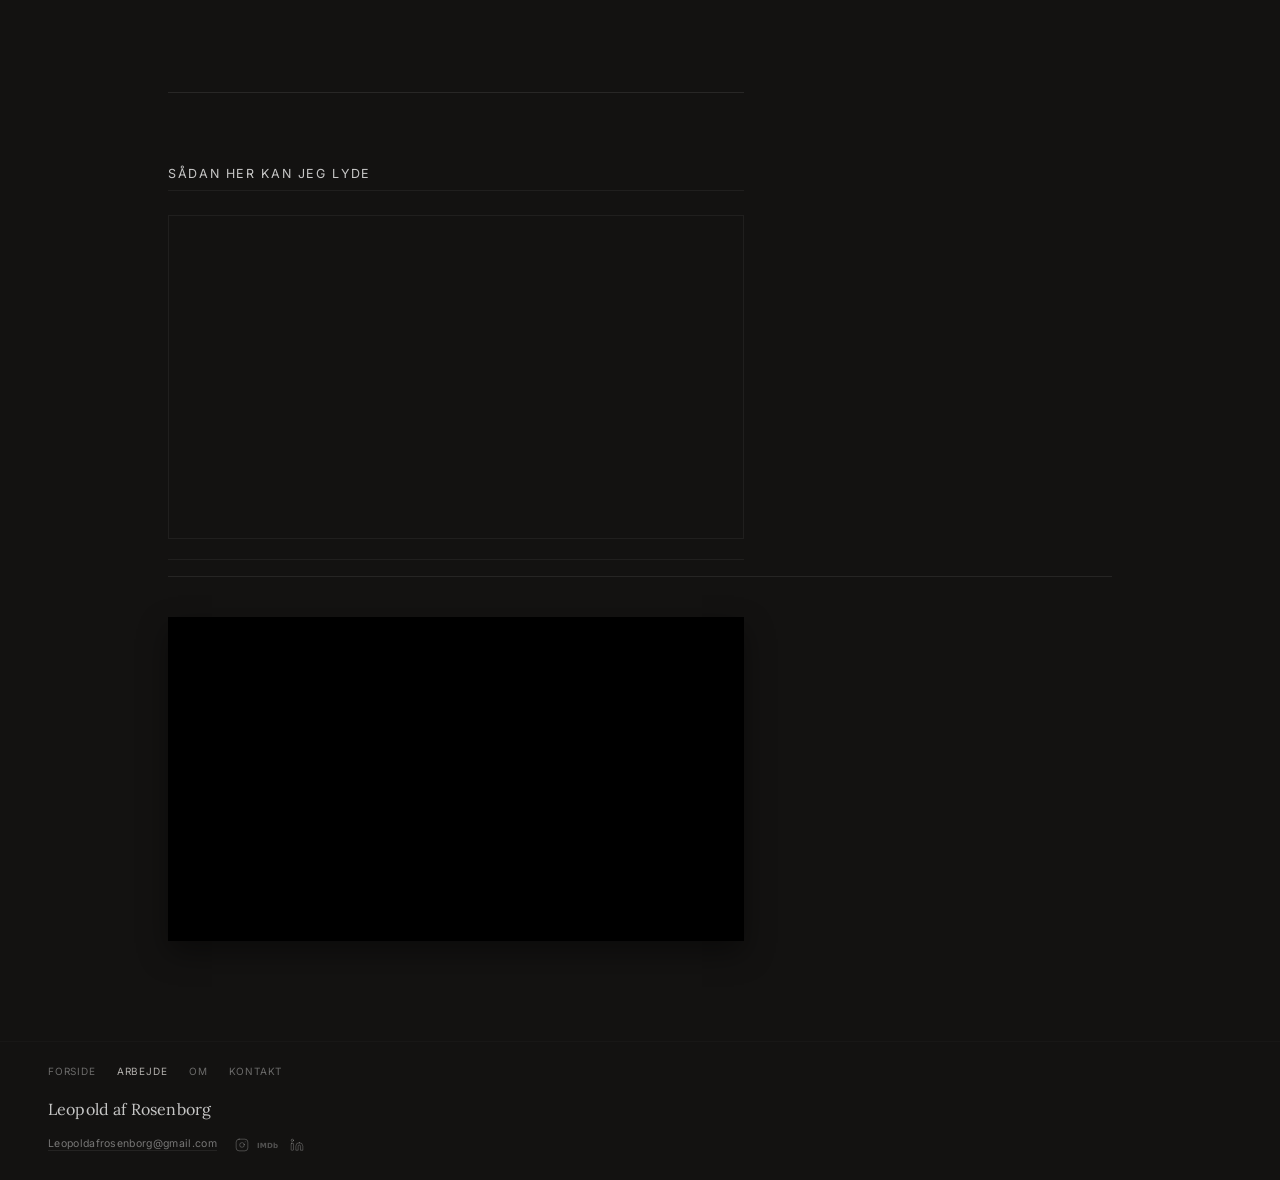
==== commit eba1cc0f: "tw" ====
--- a/arbejde.html
+++ b/arbejde.html
@@ -54,8 +54,8 @@
     <a class="site-header__brand" href="index.html">Leopold af Rosenborg</a>
     <nav class="site-nav" id="site-nav" data-site-nav aria-label="Primær">
       <a href="index.html">Forside</a>
-      <a href="arbejde.html" aria-current="page">Arbejde</a>
       <a href="information.html">Om</a>
+      <a href="cv.html">CV</a>
       <a href="kontakt.html">Kontakt</a>
     </nav>
   </header>
@@ -86,18 +86,13 @@
               <h4 class="work-year" id="film-y2026">2026</h4>
               <ul class="work-list">
                 <li class="work-line">
-                  <span class="work-line__title">Mosemanden</span>
-                  <span class="work-line__detail">Kortfilm, Super8</span>
-                </li>
-              </ul>
-            </section>
-            <section class="work-year-group" aria-labelledby="film-y2025">
-              <h4 class="work-year" id="film-y2025">2025</h4>
-              <ul class="work-list">
-                <li class="work-line">
                   <span class="work-line__title">Jakob og Angsten</span>
                   <span class="work-line__detail">Kortfilm, TowBoat Production Company</span>
                   <span class="work-line__award">Vinder af publikumsprisen på Odense Film Festival</span>
+                </li>
+                <li class="work-line">
+                  <span class="work-line__title">Mosemanden</span>
+                  <span class="work-line__detail">Kortfilm, Super8</span>
                 </li>
               </ul>
             </section>
--- a/style.css
+++ b/style.css
@@ -391,16 +391,15 @@
   display: flex;
   justify-content: center;
   overflow: hidden;
-  margin-bottom: clamp(32px, 5vw, 52px);
+  margin-bottom: clamp(24px, 4vw, 40px);
 }
 
 .hero__title {
   margin: 0;
   font-weight: 400;
-  font-size: clamp(10px, 2.75vw, 15px);
+  font-size: clamp(11px, 3.025vw, 16.5px);
   line-height: 1.4;
-  letter-spacing: 0.45em;
-  word-spacing: 0.2em;
+  letter-spacing: clamp(0.08em, 1.65vw, 0.2em);
   text-transform: lowercase;
   color: var(--fg);
   white-space: nowrap;
@@ -411,7 +410,7 @@
   flex-wrap: wrap;
   justify-content: center;
   align-items: center;
-  gap: clamp(10px, 2vw, 18px);
+  gap: clamp(11px, 2.2vw, 19.8px);
 }
 
 .hero__links a {
@@ -419,10 +418,10 @@
   display: inline-flex;
   align-items: center;
   justify-content: center;
-  min-height: 44px;
-  padding: 0 clamp(18px, 3vw, 26px);
+  min-height: 48.4px;
+  padding: 0 clamp(19.8px, 3.3vw, 28.6px);
   font-family: var(--font-sans);
-  font-size: 11px;
+  font-size: 12.1px;
   font-weight: 400;
   letter-spacing: 0.08em;
   text-transform: uppercase;
@@ -1222,22 +1221,24 @@
 
 /* Information */
 .page--information {
+  --about-content-width: 880px;
+  --about-gap: 26.4px;
   max-width: min(1200px, 100%);
-  padding-left: clamp(16px, 4vw, 40px);
-  padding-right: clamp(16px, 4vw, 40px);
-  padding-top: clamp(84px, 10.5vw, 94px);
+  padding-left: clamp(17.6px, 4.4vw, 44px);
+  padding-right: clamp(17.6px, 4.4vw, 44px);
+  padding-top: clamp(92.4px, 11.55vw, 103.4px);
 }
 
 .page--information .about-intro {
-  max-width: min(1080px, 100%);
+  max-width: min(var(--about-content-width), 100%);
   margin-inline: auto;
-  padding: 0 0 clamp(40px, 6vw, 60px);
+  padding: 0;
 }
 
 .about-intro__title {
-  max-width: 78ch;
-  margin: 0 auto clamp(28px, 4vw, 40px);
-  padding-bottom: 0.65rem;
+  max-width: 100%;
+  margin: 0 auto var(--about-gap);
+  padding-bottom: 0.715rem;
   border-bottom: 1px solid var(--line);
   text-align: left;
   font-family: var(--font-serif);
@@ -1249,13 +1250,13 @@
 }
 
 .about-intro__body {
-  max-width: 78ch;
+  max-width: 100%;
   margin: 0 auto;
   text-align: center;
   font-family: var(--font-serif);
   font-size: clamp(16px, 1.4vw, 18px);
   font-weight: 400;
-  line-height: 1.75;
+  line-height: 1.925;
   color: rgba(249, 249, 249, 0.82);
 }
 
@@ -1264,7 +1265,7 @@
 }
 
 .about-intro__body p + p {
-  margin-top: 1.1em;
+  margin-top: 1.21em;
 }
 
 .about-intro__lead {
@@ -1282,6 +1283,25 @@
   text-decoration-color: rgba(249, 249, 249, 0.55);
   text-decoration-thickness: 1px;
   text-underline-offset: 0.22em;
+}
+
+.about-intro__membership-line {
+  white-space: nowrap;
+}
+
+.about-intro__membership-line::after {
+  display: block;
+  width: 100%;
+  height: 1px;
+  margin: var(--about-gap) auto 0;
+  background: var(--line);
+  content: "";
+}
+
+@media (max-width: 559px) {
+  .about-intro__membership-line {
+    font-size: clamp(11px, 4vw, 16px);
+  }
 }
 
 .info-sheet {
@@ -1455,6 +1475,146 @@
 
 .info-education__list li {
   padding: 4px 0;
+}
+
+.about-details {
+  max-width: min(var(--about-content-width), 100%);
+  margin: 0 auto;
+  padding: 0 0 clamp(39.6px, 6.6vw, 66px);
+  color: rgba(249, 249, 249, 0.82);
+  text-align: center;
+}
+
+.about-details__title {
+  width: 100%;
+  margin: 0 0 var(--about-gap);
+  padding-bottom: 0.715rem;
+  border-bottom: 1px solid var(--line);
+  color: rgba(249, 249, 249, 0.92);
+  font-family: var(--font-serif);
+  font-size: clamp(1.4rem, 2.5vw, 1.8rem);
+  font-weight: 400;
+  line-height: 1.32;
+}
+
+.about-details__columns {
+  display: grid;
+  grid-template-columns: repeat(2, minmax(0, 1fr));
+  grid-template-areas:
+    "facts education"
+    "skills workshops";
+}
+
+.about-details__cell {
+  display: flex;
+  min-width: 0;
+  flex-direction: column;
+  align-items: center;
+  justify-content: center;
+  padding: var(--about-gap) 8px;
+  text-align: center;
+}
+
+.about-details__cell-content {
+  width: 100%;
+  min-width: 0;
+  margin-block: auto;
+}
+
+.about-details__cell--facts {
+  grid-area: facts;
+  border-bottom: 1px solid rgba(249, 249, 249, 0.16);
+}
+
+.about-details__cell--skills {
+  grid-area: skills;
+  justify-content: flex-start;
+}
+
+.about-details__cell--skills .about-details__cell-content {
+  margin-block: 0;
+}
+
+.about-details__cell--education {
+  grid-area: education;
+  border-bottom: 1px solid rgba(249, 249, 249, 0.16);
+  border-left: 1px solid rgba(249, 249, 249, 0.16);
+}
+
+.about-details__cell--workshops {
+  grid-area: workshops;
+  border-left: 1px solid rgba(249, 249, 249, 0.16);
+}
+
+.about-details__facts {
+  margin: 0;
+  color: rgba(249, 249, 249, 0.82);
+  font-family: var(--font-serif);
+  font-size: clamp(22px, 2.4vw, 24px);
+  line-height: 1.5;
+}
+
+.about-details__subheading {
+  margin: 0 0 19.8px;
+  color: rgba(249, 249, 249, 0.9);
+  font-family: var(--font-serif);
+  font-size: 20px;
+  font-weight: 400;
+  line-height: 1.32;
+}
+
+.about-details__list {
+  margin: 0;
+  padding: 0;
+  list-style: none;
+  color: rgba(249, 249, 249, 0.82);
+  font-family: var(--font-serif);
+  font-size: 16px;
+  line-height: 1.98;
+}
+
+.about-details__list--skills {
+  font-size: 18px;
+  line-height: 1.87;
+}
+
+@media (min-width: 760px) {
+  .about-details__cell {
+    padding: var(--about-gap) 26.4px;
+  }
+}
+
+@media (max-width: 759px) {
+  .about-details__cell {
+    padding-inline: clamp(5.5px, 2.2vw, 13.2px);
+  }
+
+  .about-details__facts {
+    font-size: clamp(13px, 3.4vw, 16px);
+    line-height: 1.595;
+  }
+
+  .about-details__title {
+    margin-bottom: 13.2px;
+    font-size: clamp(13px, 3.6vw, 17px);
+    line-height: 1.32;
+  }
+
+  .about-details__subheading {
+    margin-bottom: 15.4px;
+    font-size: clamp(14px, 3.8vw, 18px);
+    line-height: 1.32;
+  }
+
+  .about-details__list {
+    font-size: clamp(11px, 3vw, 13px);
+    line-height: 1.705;
+  }
+
+  .about-details__list--skills {
+    font-size: clamp(13px, 3.5vw, 15px);
+    line-height: 1.705;
+  }
 }
 
 /* Kontakt */
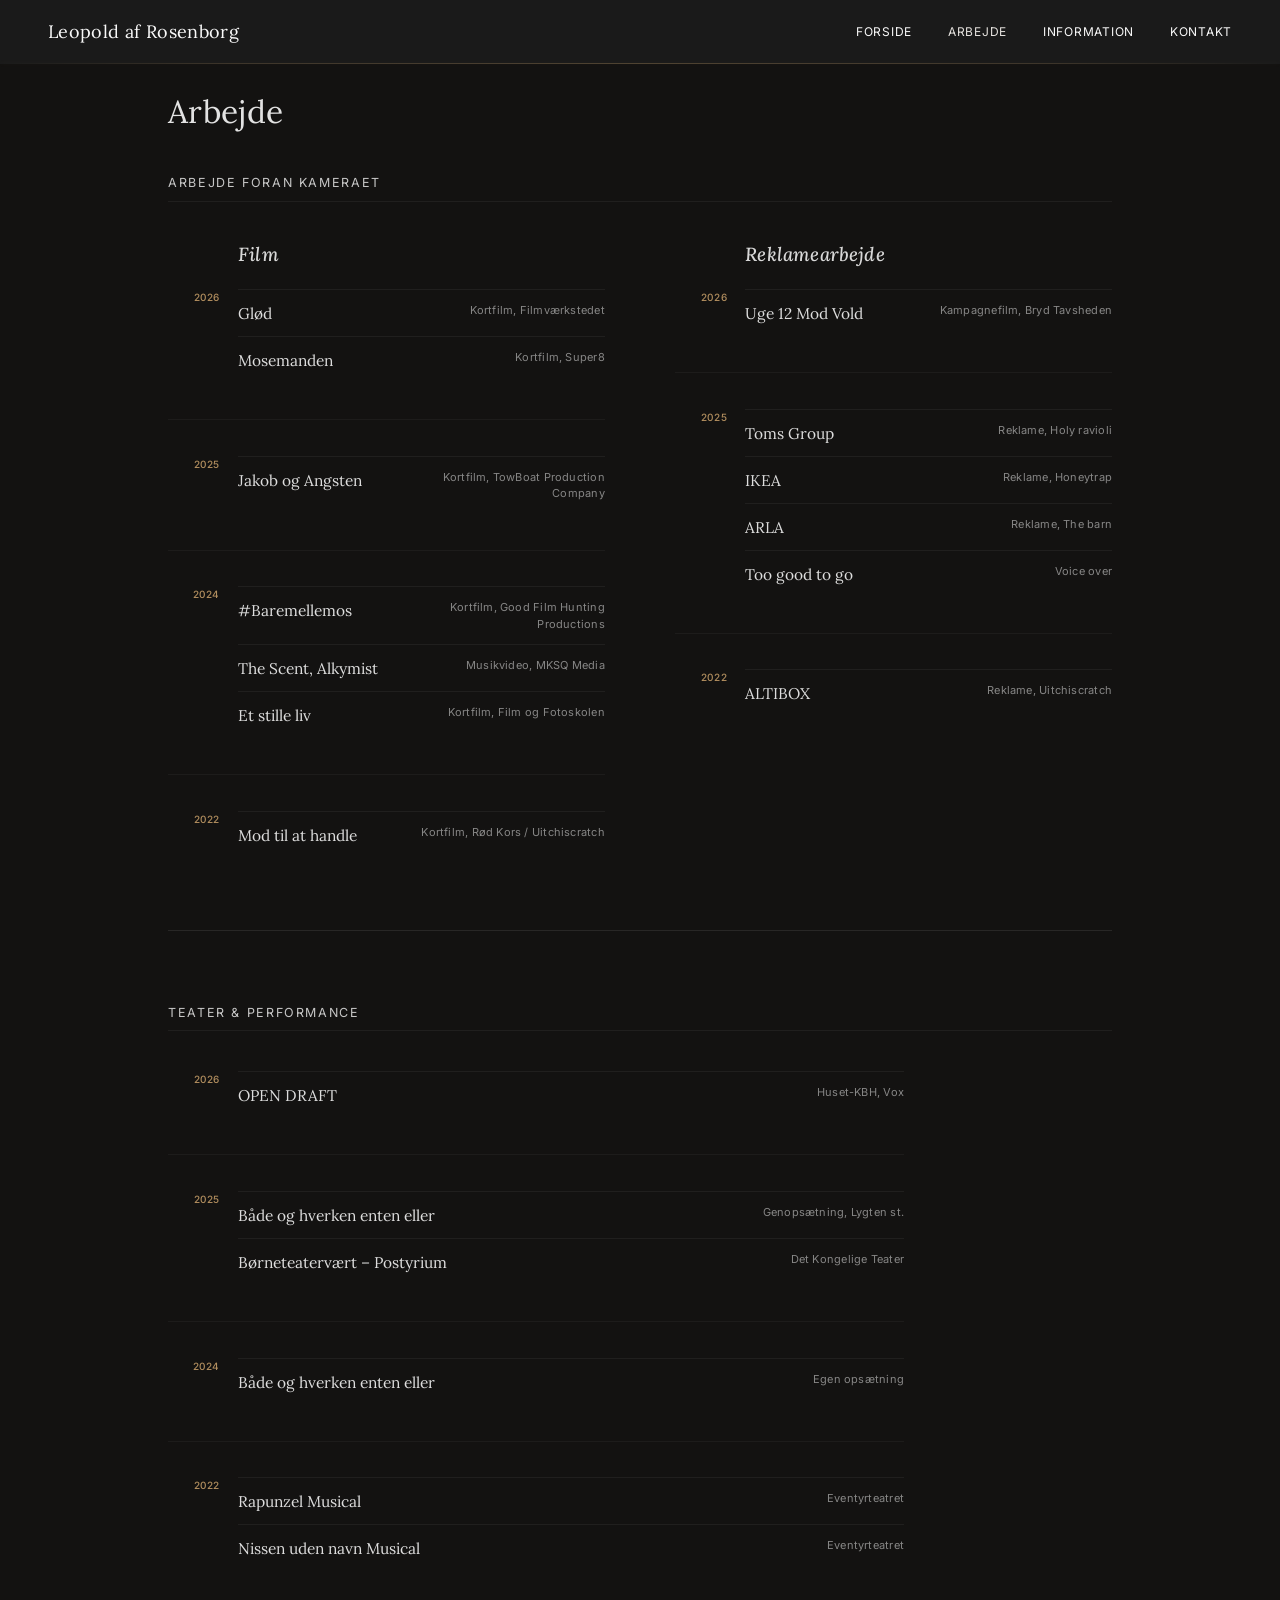
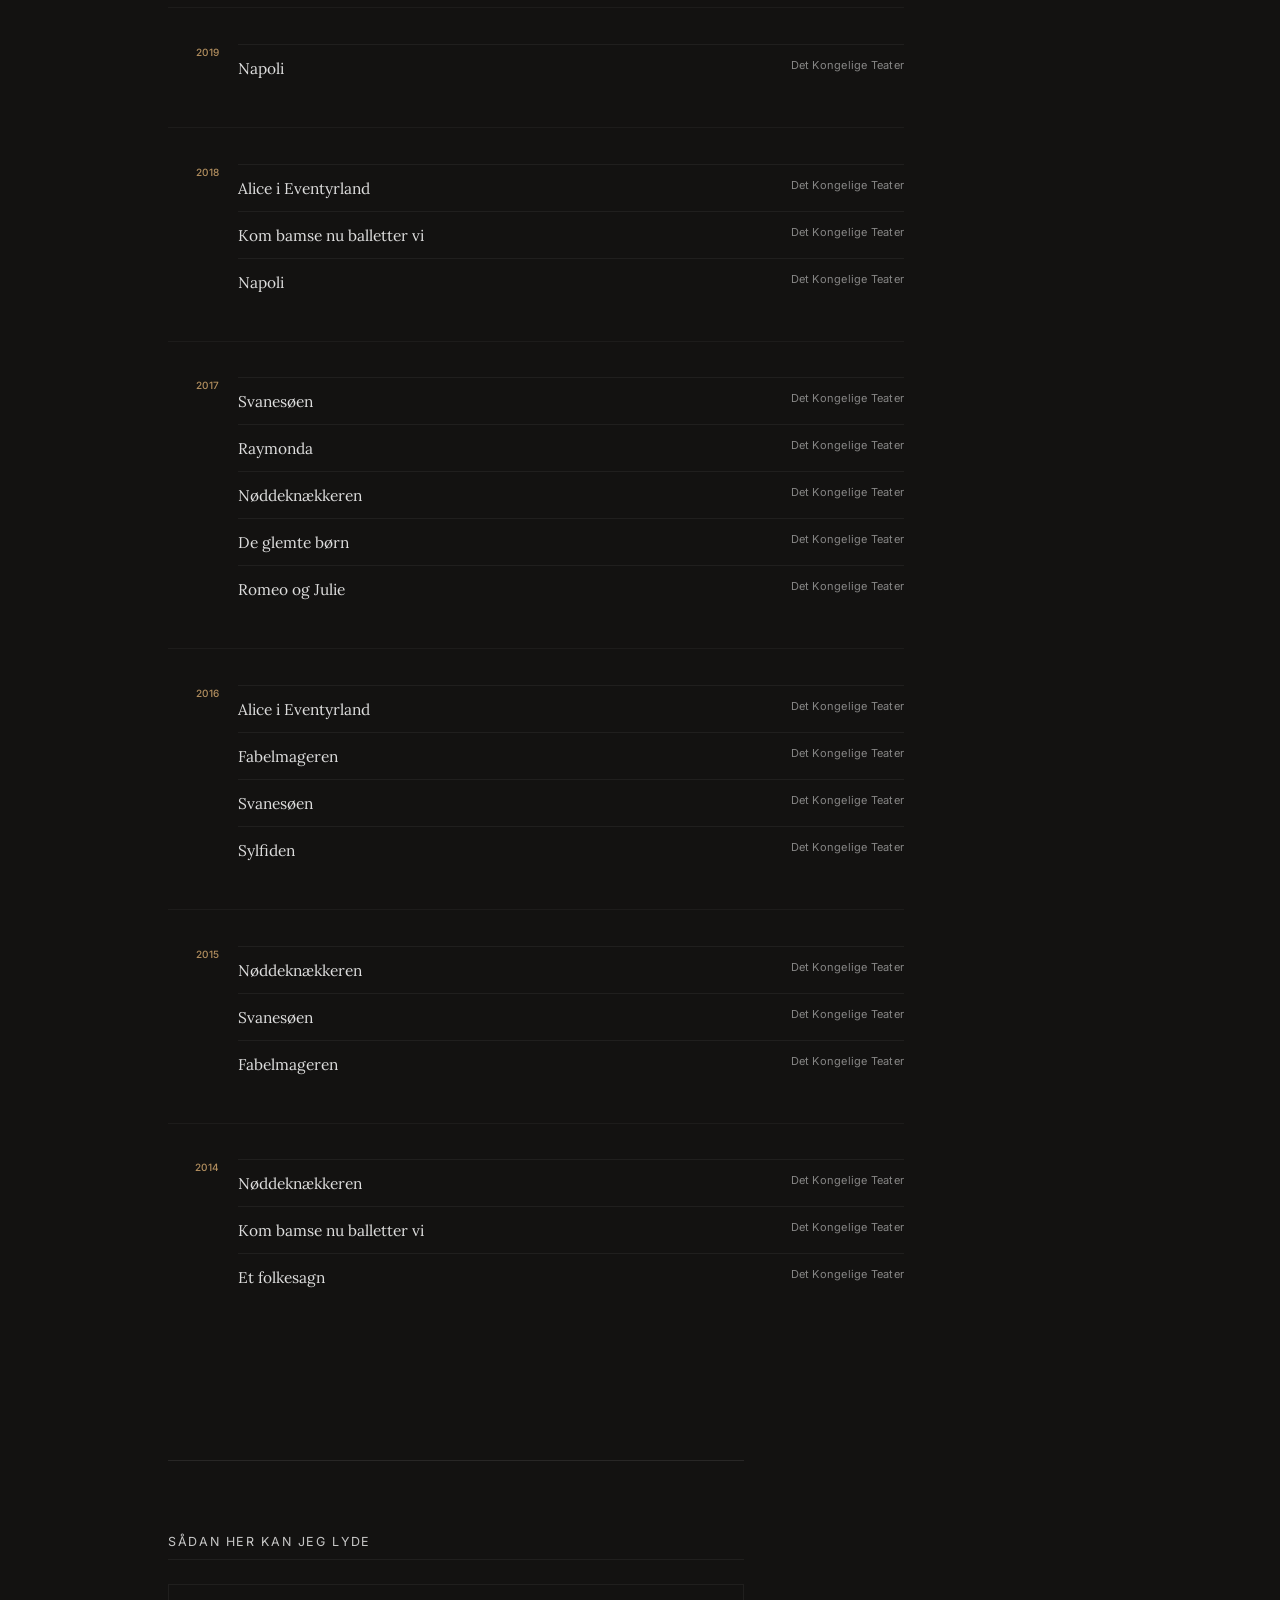
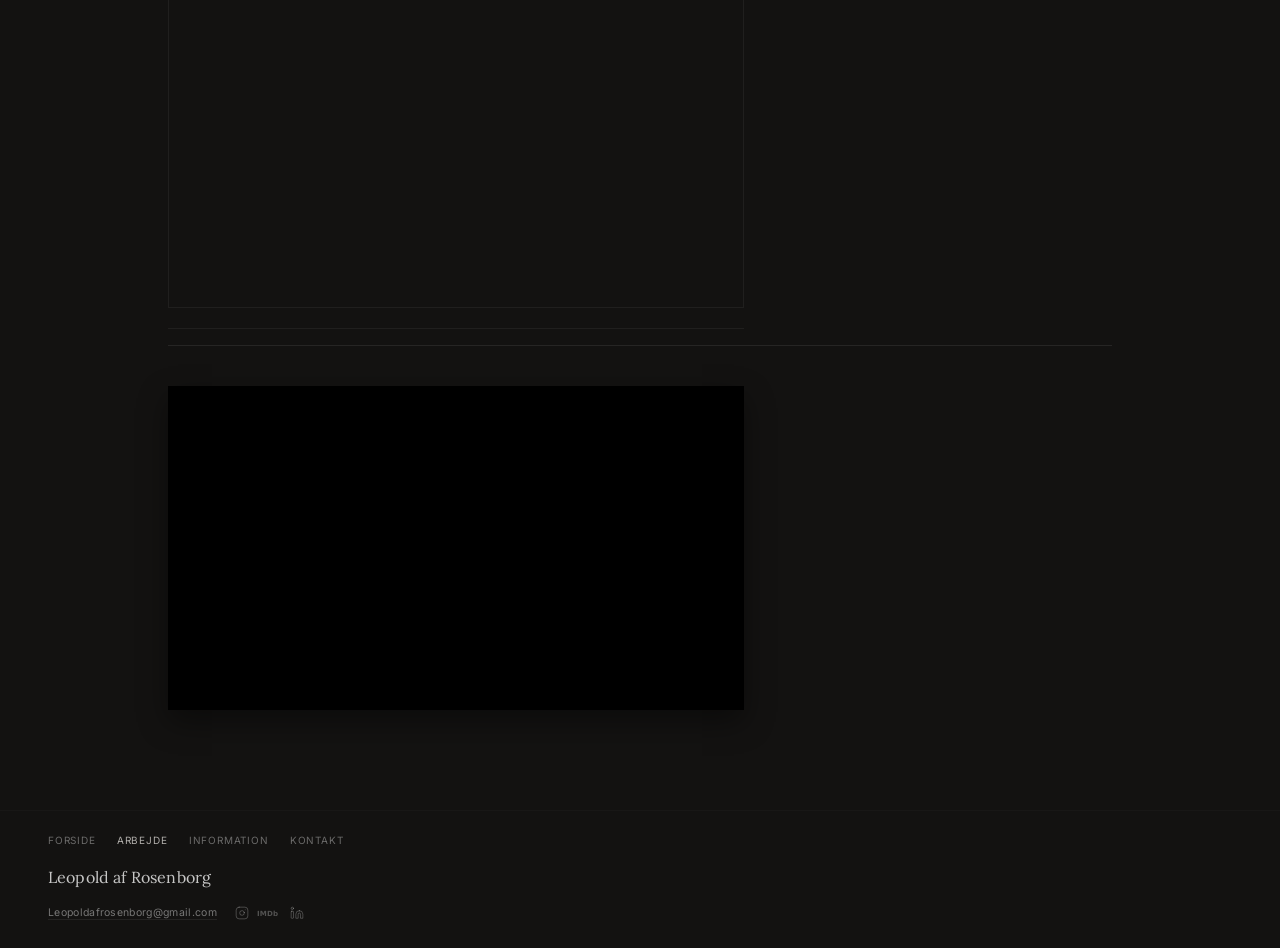
==== commit 53d60bf1: "k" ====
--- a/arbejde.html
+++ b/arbejde.html
@@ -3,45 +3,23 @@
 <head>
   <meta charset="UTF-8">
   <meta name="viewport" content="width=device-width, initial-scale=1.0">
-  <title>Film- og teaterarbejde | Leopold af Rosenborg</title>
-  <meta name="description" content="Se udvalgte roller og produktioner med skuespilleren Leopold af Rosenborg inden for film, tv, kortfilm, reklame og teater.">
-  <link rel="canonical" href="https://leopoldafrosenborg.dk/arbejde.html">
+  <title>Arbejde | Leopold af Rosenborg</title>
+  <meta name="description" content="Leopold af Rosenborg er skuespiller, kunstner og entertainer. Udvalgte credits: film, reklame, teater og performance.">
+  <link rel="canonical" href="https://www.leopoldafrosenborg.dk/arbejde.html">
   <link rel="icon" type="image/png" href="/favicon.png">
   <link rel="apple-touch-icon" href="/favicon.png">
-  <meta property="og:site_name" content="Leopold af Rosenborg">
-  <meta property="og:title" content="Film- og teaterarbejde | Leopold af Rosenborg">
-  <meta property="og:description" content="Se udvalgte roller og produktioner med skuespilleren Leopold af Rosenborg inden for film, tv, kortfilm, reklame og teater.">
-  <meta property="og:url" content="https://leopoldafrosenborg.dk/arbejde.html">
+  <meta property="og:title" content="Arbejde | Leopold af Rosenborg">
+  <meta property="og:description" content="Leopold af Rosenborg er skuespiller, kunstner og entertainer. Udvalgte credits: film, reklame, teater og performance.">
+  <meta property="og:url" content="https://www.leopoldafrosenborg.dk/arbejde.html">
   <meta property="og:type" content="website">
   <meta property="og:locale" content="da_DK">
-  <meta property="og:image" content="https://leopoldafrosenborg.dk/frontpage-collage/leopold-af-rosenborg-actor-skuespiller-jakob-og-angsten.JPG">
-  <meta property="og:image:type" content="image/jpeg">
-  <meta property="og:image:width" content="1365">
-  <meta property="og:image:height" content="1706">
-  <meta property="og:image:alt" content="Portræt af Leopold af Rosenborg, fotograferet af Markus Juul Larsen.">
+  <meta property="og:image" content="https://www.leopoldafrosenborg.dk/images/hero-dogme.jpeg">
   <meta name="twitter:card" content="summary_large_image">
-  <meta name="twitter:title" content="Film- og teaterarbejde | Leopold af Rosenborg">
-  <meta name="twitter:description" content="Se udvalgte roller og produktioner med skuespilleren Leopold af Rosenborg inden for film, tv, kortfilm, reklame og teater.">
-  <meta name="twitter:image" content="https://leopoldafrosenborg.dk/frontpage-collage/leopold-af-rosenborg-actor-skuespiller-jakob-og-angsten.JPG">
-  <meta name="twitter:image:alt" content="Portræt af Leopold af Rosenborg, fotograferet af Markus Juul Larsen.">
   <meta name="theme-color" content="#131211">
-  <script type="application/ld+json">
-  {
-    "@context": "https://schema.org",
-    "@type": "WebPage",
-    "@id": "https://leopoldafrosenborg.dk/arbejde.html#webpage",
-    "url": "https://leopoldafrosenborg.dk/arbejde.html",
-    "name": "Film- og teaterarbejde | Leopold af Rosenborg",
-    "description": "Se udvalgte roller og produktioner med skuespilleren Leopold af Rosenborg inden for film, tv, kortfilm, reklame og teater.",
-    "inLanguage": "da",
-    "isPartOf": { "@id": "https://leopoldafrosenborg.dk/#website" },
-    "about": { "@id": "https://leopoldafrosenborg.dk/#person" }
-  }
-  </script>
   <link rel="preconnect" href="https://fonts.googleapis.com">
   <link rel="preconnect" href="https://fonts.gstatic.com" crossorigin>
-  <link href="https://fonts.googleapis.com/css2?family=Inter:wght@400;500&amp;family=Lora:ital,wght@0,400;0,500;1,400;1,500&amp;display=swap" rel="stylesheet">
-  <link rel="stylesheet" href="style.css?v=52">
+  <link href="https://fonts.googleapis.com/css2?family=Inter:wght@400;500&family=Lora:ital,wght@0,400;0,500;1,400;1,500&display=swap" rel="stylesheet">
+  <link rel="stylesheet" href="style.css?v=51">
 </head>
 <body class="body--work-page">
   <a class="skip-link" href="#main">Spring til indhold</a>
@@ -54,8 +32,8 @@
     <a class="site-header__brand" href="index.html">Leopold af Rosenborg</a>
     <nav class="site-nav" id="site-nav" data-site-nav aria-label="Primær">
       <a href="index.html">Forside</a>
-      <a href="information.html">Om</a>
-      <a href="cv.html">CV</a>
+      <a href="arbejde.html" aria-current="page">Arbejde</a>
+      <a href="information.html">Information</a>
       <a href="kontakt.html">Kontakt</a>
     </nav>
   </header>
@@ -69,30 +47,25 @@
         <div class="work-block">
           <h3 class="work-block__label">Film</h3>
           <div class="work-timeline">
-            <section class="work-year-group" aria-labelledby="film-y2027">
-              <h4 class="work-year" id="film-y2027">2027</h4>
+            <section class="work-year-group" aria-labelledby="film-y2026">
+              <h4 class="work-year" id="film-y2026">2026</h4>
               <ul class="work-list">
                 <li class="work-line">
                   <span class="work-line__title">Glød</span>
                   <span class="work-line__detail">Kortfilm, Filmværkstedet</span>
                 </li>
                 <li class="work-line">
-                  <span class="work-line__title">Grævling</span>
-                  <span class="work-line__detail">Kortfilm</span>
-                </li>
-              </ul>
-            </section>
-            <section class="work-year-group" aria-labelledby="film-y2026">
-              <h4 class="work-year" id="film-y2026">2026</h4>
+                  <span class="work-line__title">Mosemanden</span>
+                  <span class="work-line__detail">Kortfilm, Super8</span>
+                </li>
+              </ul>
+            </section>
+            <section class="work-year-group" aria-labelledby="film-y2025">
+              <h4 class="work-year" id="film-y2025">2025</h4>
               <ul class="work-list">
                 <li class="work-line">
                   <span class="work-line__title">Jakob og Angsten</span>
                   <span class="work-line__detail">Kortfilm, TowBoat Production Company</span>
-                  <span class="work-line__award">Vinder af publikumsprisen på Odense Film Festival</span>
-                </li>
-                <li class="work-line">
-                  <span class="work-line__title">Mosemanden</span>
-                  <span class="work-line__detail">Kortfilm, Super8</span>
                 </li>
               </ul>
             </section>
@@ -174,19 +147,6 @@
     <section class="work-section work-section--theatre" data-fade>
       <h2 class="work-section__heading">Teater &amp; performance</h2>
       <div class="work-timeline work-timeline--full">
-        <section class="work-year-group" aria-labelledby="theatre-y2027">
-          <h4 class="work-year" id="theatre-y2027">2027</h4>
-          <ul class="work-list">
-            <li class="work-line">
-              <span class="work-line__title">Hjerteflimmer</span>
-              <span class="work-line__detail">Hun Produktion / Aveny-T</span>
-            </li>
-            <li class="work-line">
-              <span class="work-line__title">Intimate</span>
-              <span class="work-line__detail">DOCKSA / Teater Momentum</span>
-            </li>
-          </ul>
-        </section>
         <section class="work-year-group" aria-labelledby="theatre-y2026">
           <h4 class="work-year" id="theatre-y2026">2026</h4>
           <ul class="work-list">
@@ -204,7 +164,7 @@
               <span class="work-line__detail">Genopsætning, Lygten st.</span>
             </li>
             <li class="work-line">
-              <span class="work-line__title">Børneteatervært - Postyrium</span>
+              <span class="work-line__title">Børneteatervært – Postyrium</span>
               <span class="work-line__detail">Det Kongelige Teater</span>
             </li>
           </ul>
@@ -378,7 +338,7 @@
       <nav class="site-footer__nav" aria-label="Sider">
         <a href="index.html">Forside</a>
         <a href="arbejde.html" aria-current="page">Arbejde</a>
-        <a href="information.html">Om</a>
+        <a href="information.html">Information</a>
         <a href="kontakt.html">Kontakt</a>
       </nav>
       <div class="site-footer__meta">
--- a/style.css
+++ b/style.css
@@ -339,7 +339,7 @@
   content: "";
   position: absolute;
   inset: 0;
-  background: url("images/Ny first frame.png") center center / cover no-repeat;
+  background: url("images/hero-video-poster.jpg") center center / cover no-repeat;
   pointer-events: none;
   opacity: 1;
 }
@@ -350,8 +350,8 @@
 
 .hero__parallax-layer.is-fallback::after {
   background-image:
-    url("images/hero-video-fallback-master.gif"),
-    url("images/Ny first frame.png");
+    url("images/hero-video-fallback.gif"),
+    url("images/hero-video-poster.jpg");
 }
 
 @media (max-aspect-ratio: 3/4) {
@@ -391,13 +391,13 @@
   display: flex;
   justify-content: center;
   overflow: hidden;
-  margin-bottom: clamp(24px, 4vw, 40px);
+  margin-bottom: clamp(32px, 5vw, 52px);
 }
 
 .hero__title {
   margin: 0;
   font-weight: 400;
-  font-size: clamp(11px, 3.025vw, 16.5px);
+  font-size: clamp(10px, 2.75vw, 15px);
   line-height: 1.4;
   letter-spacing: clamp(0.08em, 1.65vw, 0.2em);
   text-transform: lowercase;
@@ -410,7 +410,7 @@
   flex-wrap: wrap;
   justify-content: center;
   align-items: center;
-  gap: clamp(11px, 2.2vw, 19.8px);
+  gap: clamp(10px, 2vw, 18px);
 }
 
 .hero__links a {
@@ -418,10 +418,10 @@
   display: inline-flex;
   align-items: center;
   justify-content: center;
-  min-height: 48.4px;
-  padding: 0 clamp(19.8px, 3.3vw, 28.6px);
+  min-height: 44px;
+  padding: 0 clamp(18px, 3vw, 26px);
   font-family: var(--font-sans);
-  font-size: 12.1px;
+  font-size: 11px;
   font-weight: 400;
   letter-spacing: 0.08em;
   text-transform: uppercase;
@@ -1122,17 +1122,6 @@
   letter-spacing: 0.02em;
 }
 
-.work-line__award {
-  grid-column: 1 / -1;
-  margin-top: -0.2rem;
-  font-family: var(--font-sans);
-  font-size: 10px;
-  line-height: 1.45;
-  font-weight: 400;
-  color: rgba(249, 249, 249, 0.44);
-  letter-spacing: 0.02em;
-}
-
 .work-voice {
   margin-top: clamp(48px, 8vw, 88px);
   padding-top: clamp(40px, 6vw, 72px);
@@ -1221,87 +1210,9 @@
 
 /* Information */
 .page--information {
-  --about-content-width: 880px;
-  --about-gap: 26.4px;
   max-width: min(1200px, 100%);
-  padding-left: clamp(17.6px, 4.4vw, 44px);
-  padding-right: clamp(17.6px, 4.4vw, 44px);
-  padding-top: clamp(92.4px, 11.55vw, 103.4px);
-}
-
-.page--information .about-intro {
-  max-width: min(var(--about-content-width), 100%);
-  margin-inline: auto;
-  padding: 0;
-}
-
-.about-intro__title {
-  max-width: 100%;
-  margin: 0 auto var(--about-gap);
-  padding-bottom: 0.715rem;
-  border-bottom: 1px solid var(--line);
-  text-align: left;
-  font-family: var(--font-serif);
-  font-size: clamp(1.8rem, 3.6vw, 2.4rem);
-  font-weight: 400;
-  line-height: 1.2;
-  letter-spacing: 0.01em;
-  color: rgba(249, 249, 249, 0.9);
-}
-
-.about-intro__body {
-  max-width: 100%;
-  margin: 0 auto;
-  text-align: center;
-  font-family: var(--font-serif);
-  font-size: clamp(16px, 1.4vw, 18px);
-  font-weight: 400;
-  line-height: 1.925;
-  color: rgba(249, 249, 249, 0.82);
-}
-
-.about-intro__body p {
-  margin: 0;
-}
-
-.about-intro__body p + p {
-  margin-top: 1.21em;
-}
-
-.about-intro__lead {
-  color: rgba(249, 249, 249, 0.92);
-}
-
-.about-intro__lead strong {
-  font-weight: 700;
-}
-
-.about-intro__membership {
-  color: inherit;
-  font-weight: 700;
-  text-decoration: underline;
-  text-decoration-color: rgba(249, 249, 249, 0.55);
-  text-decoration-thickness: 1px;
-  text-underline-offset: 0.22em;
-}
-
-.about-intro__membership-line {
-  white-space: nowrap;
-}
-
-.about-intro__membership-line::after {
-  display: block;
-  width: 100%;
-  height: 1px;
-  margin: var(--about-gap) auto 0;
-  background: var(--line);
-  content: "";
-}
-
-@media (max-width: 559px) {
-  .about-intro__membership-line {
-    font-size: clamp(11px, 4vw, 16px);
-  }
+  padding-left: clamp(16px, 4vw, 40px);
+  padding-right: clamp(16px, 4vw, 40px);
 }
 
 .info-sheet {
@@ -1309,8 +1220,8 @@
 }
 
 .page--information .info-sheet {
-  max-width: min(1000px, 100%);
-  margin-left: auto;
+  max-width: min(880px, 100%);
+  margin-left: 0;
   margin-right: auto;
 }
 
@@ -1475,146 +1386,6 @@
 
 .info-education__list li {
   padding: 4px 0;
-}
-
-.about-details {
-  max-width: min(var(--about-content-width), 100%);
-  margin: 0 auto;
-  padding: 0 0 clamp(39.6px, 6.6vw, 66px);
-  color: rgba(249, 249, 249, 0.82);
-  text-align: center;
-}
-
-.about-details__title {
-  width: 100%;
-  margin: 0 0 var(--about-gap);
-  padding-bottom: 0.715rem;
-  border-bottom: 1px solid var(--line);
-  color: rgba(249, 249, 249, 0.92);
-  font-family: var(--font-serif);
-  font-size: clamp(1.4rem, 2.5vw, 1.8rem);
-  font-weight: 400;
-  line-height: 1.32;
-}
-
-.about-details__columns {
-  display: grid;
-  grid-template-columns: repeat(2, minmax(0, 1fr));
-  grid-template-areas:
-    "facts education"
-    "skills workshops";
-}
-
-.about-details__cell {
-  display: flex;
-  min-width: 0;
-  flex-direction: column;
-  align-items: center;
-  justify-content: center;
-  padding: var(--about-gap) 8px;
-  text-align: center;
-}
-
-.about-details__cell-content {
-  width: 100%;
-  min-width: 0;
-  margin-block: auto;
-}
-
-.about-details__cell--facts {
-  grid-area: facts;
-  border-bottom: 1px solid rgba(249, 249, 249, 0.16);
-}
-
-.about-details__cell--skills {
-  grid-area: skills;
-  justify-content: flex-start;
-}
-
-.about-details__cell--skills .about-details__cell-content {
-  margin-block: 0;
-}
-
-.about-details__cell--education {
-  grid-area: education;
-  border-bottom: 1px solid rgba(249, 249, 249, 0.16);
-  border-left: 1px solid rgba(249, 249, 249, 0.16);
-}
-
-.about-details__cell--workshops {
-  grid-area: workshops;
-  border-left: 1px solid rgba(249, 249, 249, 0.16);
-}
-
-.about-details__facts {
-  margin: 0;
-  color: rgba(249, 249, 249, 0.82);
-  font-family: var(--font-serif);
-  font-size: clamp(22px, 2.4vw, 24px);
-  line-height: 1.5;
-}
-
-.about-details__subheading {
-  margin: 0 0 19.8px;
-  color: rgba(249, 249, 249, 0.9);
-  font-family: var(--font-serif);
-  font-size: 20px;
-  font-weight: 400;
-  line-height: 1.32;
-}
-
-.about-details__list {
-  margin: 0;
-  padding: 0;
-  list-style: none;
-  color: rgba(249, 249, 249, 0.82);
-  font-family: var(--font-serif);
-  font-size: 16px;
-  line-height: 1.98;
-}
-
-.about-details__list--skills {
-  font-size: 18px;
-  line-height: 1.87;
-}
-
-@media (min-width: 760px) {
-  .about-details__cell {
-    padding: var(--about-gap) 26.4px;
-  }
-}
-
-@media (max-width: 759px) {
-  .about-details__cell {
-    padding-inline: clamp(5.5px, 2.2vw, 13.2px);
-  }
-
-  .about-details__facts {
-    font-size: clamp(13px, 3.4vw, 16px);
-    line-height: 1.595;
-  }
-
-  .about-details__title {
-    margin-bottom: 13.2px;
-    font-size: clamp(13px, 3.6vw, 17px);
-    line-height: 1.32;
-  }
-
-  .about-details__subheading {
-    margin-bottom: 15.4px;
-    font-size: clamp(14px, 3.8vw, 18px);
-    line-height: 1.32;
-  }
-
-  .about-details__list {
-    font-size: clamp(11px, 3vw, 13px);
-    line-height: 1.705;
-  }
-
-  .about-details__list--skills {
-    font-size: clamp(13px, 3.5vw, 15px);
-    line-height: 1.705;
-  }
 }
 
 /* Kontakt */
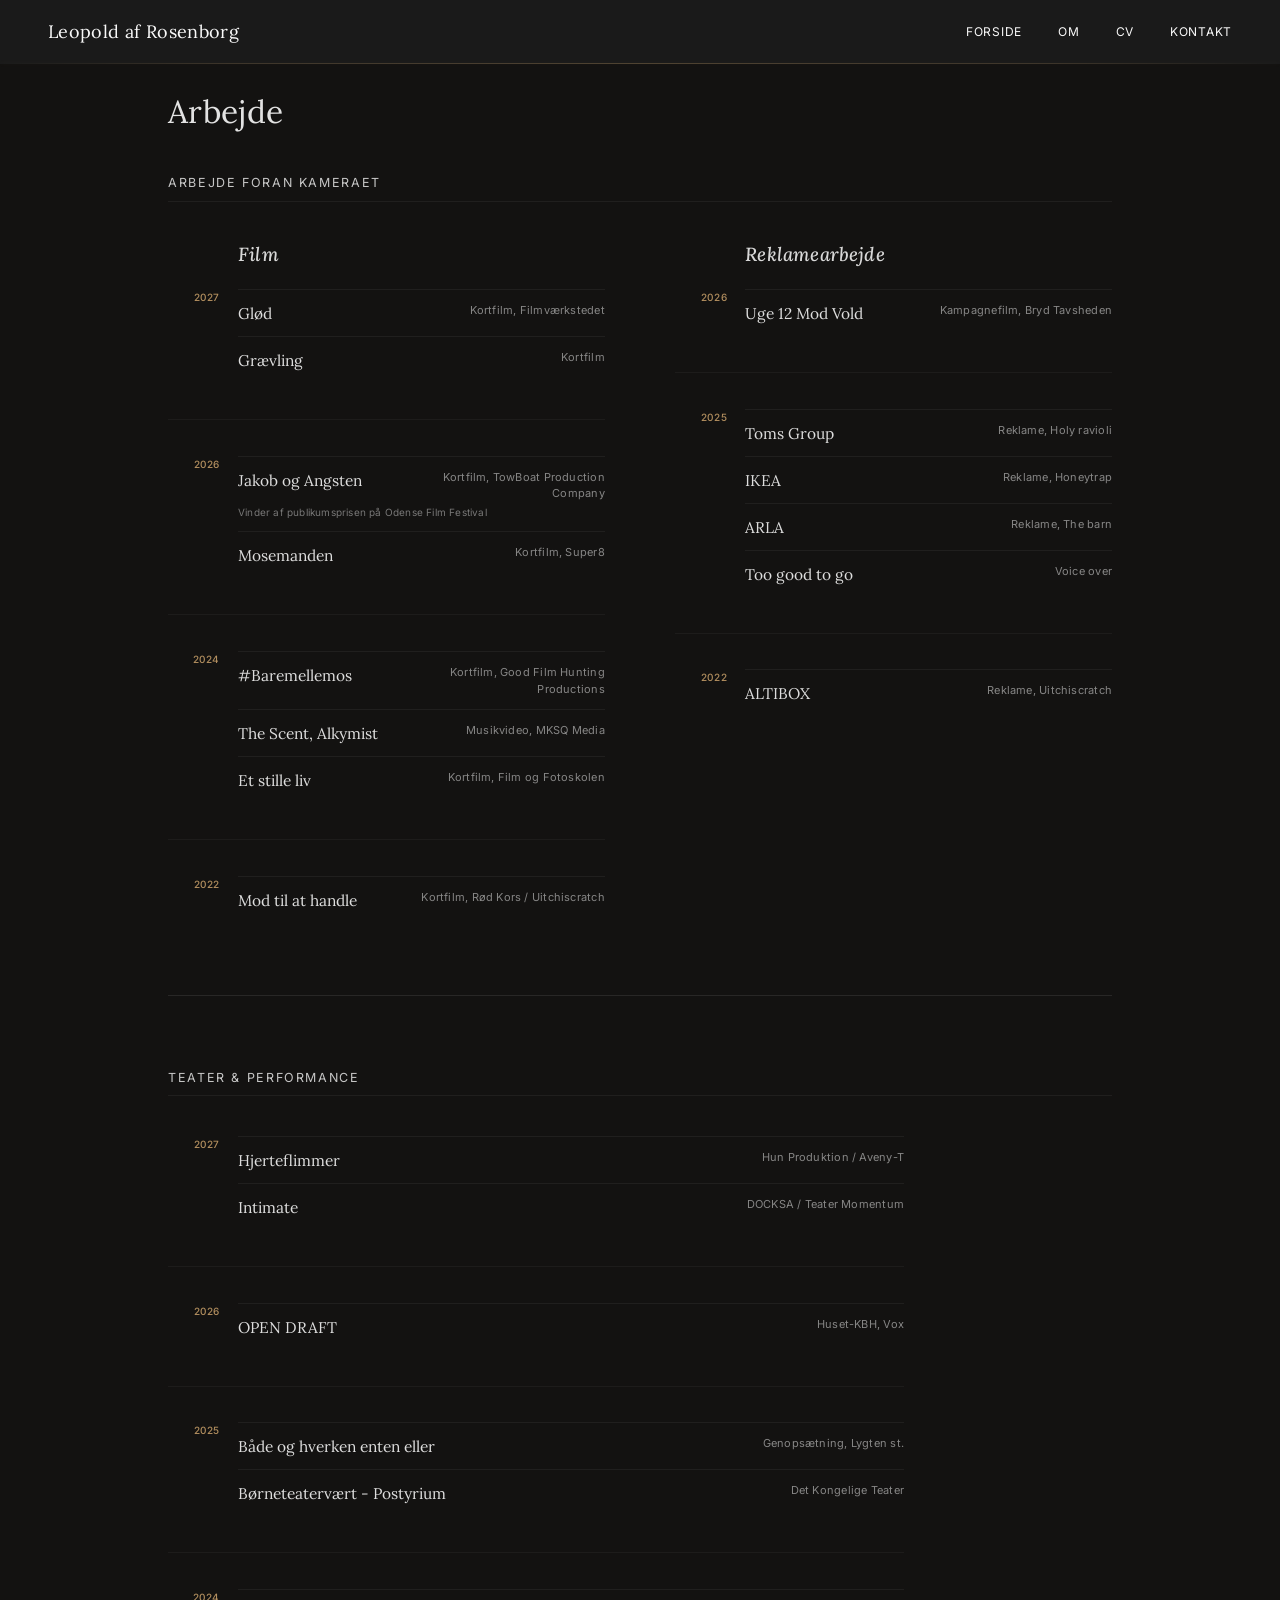
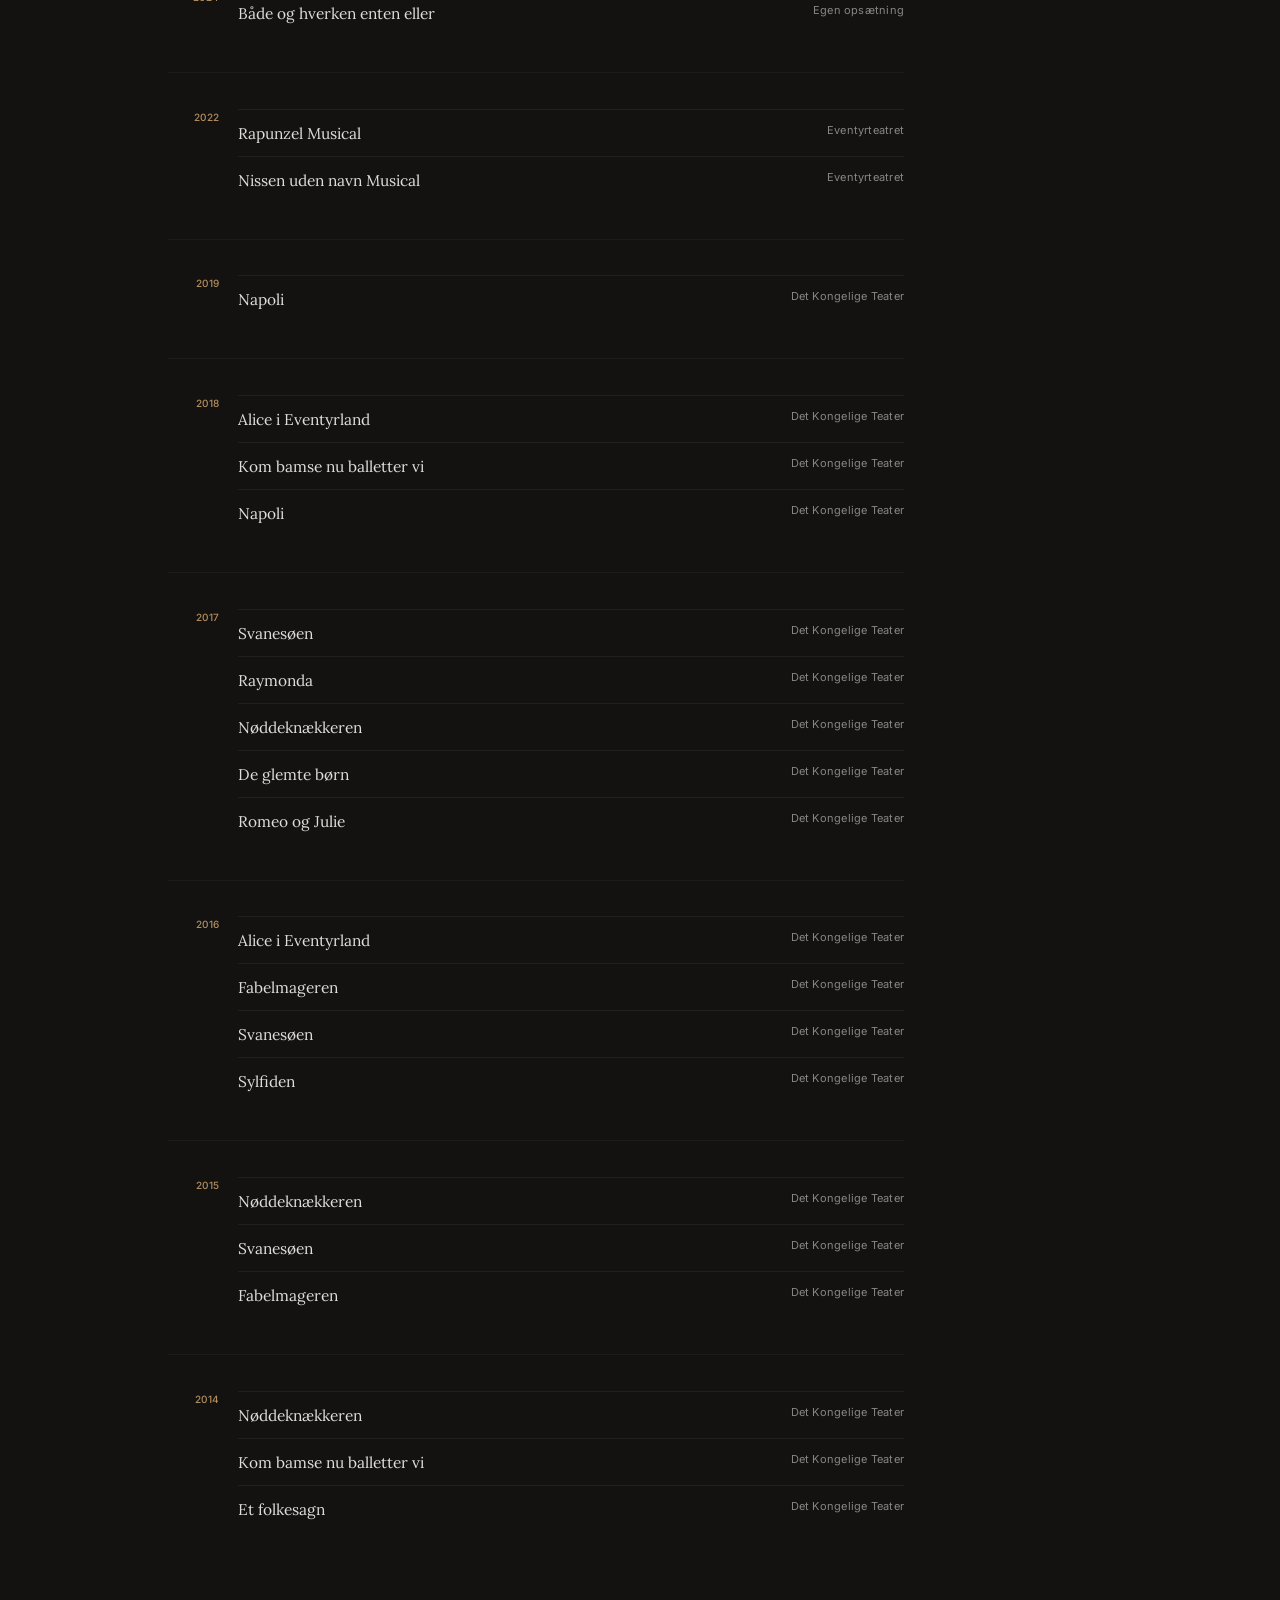
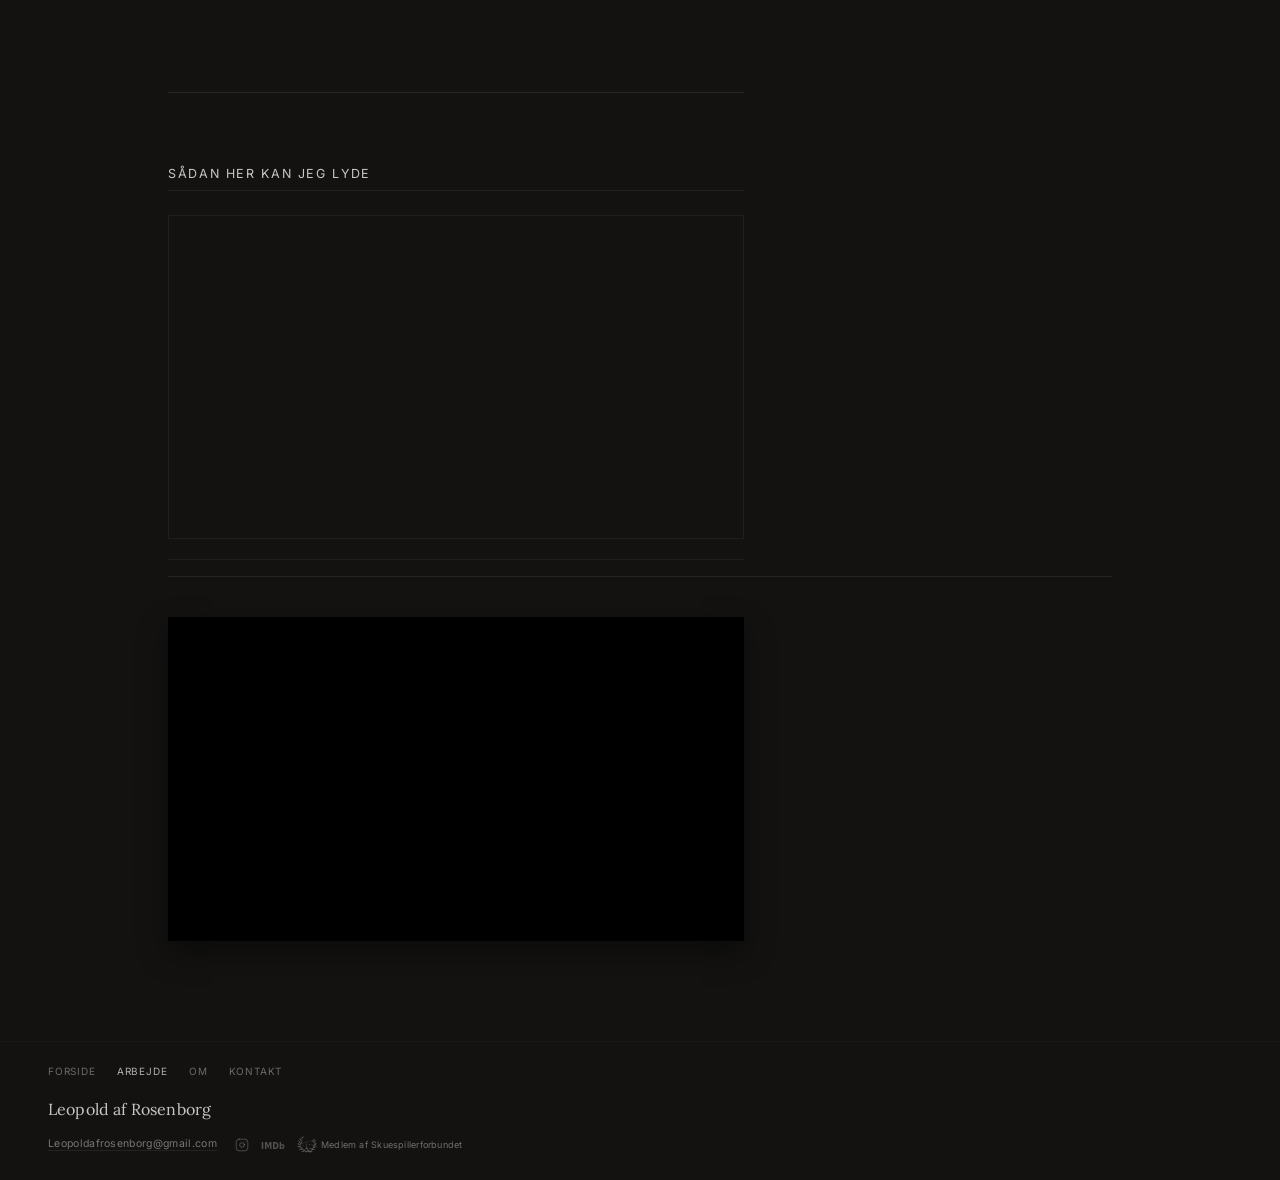
==== commit af99c797: "Tweak" ====
--- a/arbejde.html
+++ b/arbejde.html
@@ -3,23 +3,45 @@
 <head>
   <meta charset="UTF-8">
   <meta name="viewport" content="width=device-width, initial-scale=1.0">
-  <title>Arbejde | Leopold af Rosenborg</title>
-  <meta name="description" content="Leopold af Rosenborg er skuespiller, kunstner og entertainer. Udvalgte credits: film, reklame, teater og performance.">
-  <link rel="canonical" href="https://www.leopoldafrosenborg.dk/arbejde.html">
+  <title>Film- og teaterarbejde | Leopold af Rosenborg</title>
+  <meta name="description" content="Se udvalgte roller og produktioner med skuespilleren Leopold af Rosenborg inden for film, tv, kortfilm, reklame og teater.">
+  <link rel="canonical" href="https://leopoldafrosenborg.dk/arbejde.html">
   <link rel="icon" type="image/png" href="/favicon.png">
   <link rel="apple-touch-icon" href="/favicon.png">
-  <meta property="og:title" content="Arbejde | Leopold af Rosenborg">
-  <meta property="og:description" content="Leopold af Rosenborg er skuespiller, kunstner og entertainer. Udvalgte credits: film, reklame, teater og performance.">
-  <meta property="og:url" content="https://www.leopoldafrosenborg.dk/arbejde.html">
+  <meta property="og:site_name" content="Leopold af Rosenborg">
+  <meta property="og:title" content="Film- og teaterarbejde | Leopold af Rosenborg">
+  <meta property="og:description" content="Se udvalgte roller og produktioner med skuespilleren Leopold af Rosenborg inden for film, tv, kortfilm, reklame og teater.">
+  <meta property="og:url" content="https://leopoldafrosenborg.dk/arbejde.html">
   <meta property="og:type" content="website">
   <meta property="og:locale" content="da_DK">
-  <meta property="og:image" content="https://www.leopoldafrosenborg.dk/images/hero-dogme.jpeg">
+  <meta property="og:image" content="https://leopoldafrosenborg.dk/frontpage-collage/leopold-af-rosenborg-actor-skuespiller-jakob-og-angsten.JPG">
+  <meta property="og:image:type" content="image/jpeg">
+  <meta property="og:image:width" content="1365">
+  <meta property="og:image:height" content="1706">
+  <meta property="og:image:alt" content="Portræt af Leopold af Rosenborg, fotograferet af Markus Juul Larsen.">
   <meta name="twitter:card" content="summary_large_image">
+  <meta name="twitter:title" content="Film- og teaterarbejde | Leopold af Rosenborg">
+  <meta name="twitter:description" content="Se udvalgte roller og produktioner med skuespilleren Leopold af Rosenborg inden for film, tv, kortfilm, reklame og teater.">
+  <meta name="twitter:image" content="https://leopoldafrosenborg.dk/frontpage-collage/leopold-af-rosenborg-actor-skuespiller-jakob-og-angsten.JPG">
+  <meta name="twitter:image:alt" content="Portræt af Leopold af Rosenborg, fotograferet af Markus Juul Larsen.">
   <meta name="theme-color" content="#131211">
+  <script type="application/ld+json">
+  {
+    "@context": "https://schema.org",
+    "@type": "WebPage",
+    "@id": "https://leopoldafrosenborg.dk/arbejde.html#webpage",
+    "url": "https://leopoldafrosenborg.dk/arbejde.html",
+    "name": "Film- og teaterarbejde | Leopold af Rosenborg",
+    "description": "Se udvalgte roller og produktioner med skuespilleren Leopold af Rosenborg inden for film, tv, kortfilm, reklame og teater.",
+    "inLanguage": "da",
+    "isPartOf": { "@id": "https://leopoldafrosenborg.dk/#website" },
+    "about": { "@id": "https://leopoldafrosenborg.dk/#person" }
+  }
+  </script>
   <link rel="preconnect" href="https://fonts.googleapis.com">
   <link rel="preconnect" href="https://fonts.gstatic.com" crossorigin>
-  <link href="https://fonts.googleapis.com/css2?family=Inter:wght@400;500&family=Lora:ital,wght@0,400;0,500;1,400;1,500&display=swap" rel="stylesheet">
-  <link rel="stylesheet" href="style.css?v=51">
+  <link href="https://fonts.googleapis.com/css2?family=Inter:wght@400;500&amp;family=Lora:ital,wght@0,400;0,500;1,400;1,500&amp;display=swap" rel="stylesheet">
+  <link rel="stylesheet" href="style.css?v=57">
 </head>
 <body class="body--work-page">
   <a class="skip-link" href="#main">Spring til indhold</a>
@@ -32,8 +54,8 @@
     <a class="site-header__brand" href="index.html">Leopold af Rosenborg</a>
     <nav class="site-nav" id="site-nav" data-site-nav aria-label="Primær">
       <a href="index.html">Forside</a>
-      <a href="arbejde.html" aria-current="page">Arbejde</a>
-      <a href="information.html">Information</a>
+      <a href="information.html">Om</a>
+      <a href="cv.html">CV</a>
       <a href="kontakt.html">Kontakt</a>
     </nav>
   </header>
@@ -47,25 +69,30 @@
         <div class="work-block">
           <h3 class="work-block__label">Film</h3>
           <div class="work-timeline">
+            <section class="work-year-group" aria-labelledby="film-y2027">
+              <h4 class="work-year" id="film-y2027">2027</h4>
+              <ul class="work-list">
+                <li class="work-line">
+                  <span class="work-line__title">Glød</span>
+                  <span class="work-line__detail">Kortfilm, Filmværkstedet</span>
+                </li>
+                <li class="work-line">
+                  <span class="work-line__title">Grævling</span>
+                  <span class="work-line__detail">Kortfilm</span>
+                </li>
+              </ul>
+            </section>
             <section class="work-year-group" aria-labelledby="film-y2026">
               <h4 class="work-year" id="film-y2026">2026</h4>
               <ul class="work-list">
                 <li class="work-line">
-                  <span class="work-line__title">Glød</span>
-                  <span class="work-line__detail">Kortfilm, Filmværkstedet</span>
+                  <span class="work-line__title">Jakob og Angsten</span>
+                  <span class="work-line__detail">Kortfilm, TowBoat Production Company</span>
+                  <span class="work-line__award">Vinder af publikumsprisen på Odense Film Festival</span>
                 </li>
                 <li class="work-line">
                   <span class="work-line__title">Mosemanden</span>
                   <span class="work-line__detail">Kortfilm, Super8</span>
-                </li>
-              </ul>
-            </section>
-            <section class="work-year-group" aria-labelledby="film-y2025">
-              <h4 class="work-year" id="film-y2025">2025</h4>
-              <ul class="work-list">
-                <li class="work-line">
-                  <span class="work-line__title">Jakob og Angsten</span>
-                  <span class="work-line__detail">Kortfilm, TowBoat Production Company</span>
                 </li>
               </ul>
             </section>
@@ -147,6 +174,19 @@
     <section class="work-section work-section--theatre" data-fade>
       <h2 class="work-section__heading">Teater &amp; performance</h2>
       <div class="work-timeline work-timeline--full">
+        <section class="work-year-group" aria-labelledby="theatre-y2027">
+          <h4 class="work-year" id="theatre-y2027">2027</h4>
+          <ul class="work-list">
+            <li class="work-line">
+              <span class="work-line__title">Hjerteflimmer</span>
+              <span class="work-line__detail">Hun Produktion / Aveny-T</span>
+            </li>
+            <li class="work-line">
+              <span class="work-line__title">Intimate</span>
+              <span class="work-line__detail">DOCKSA / Teater Momentum</span>
+            </li>
+          </ul>
+        </section>
         <section class="work-year-group" aria-labelledby="theatre-y2026">
           <h4 class="work-year" id="theatre-y2026">2026</h4>
           <ul class="work-list">
@@ -164,7 +204,7 @@
               <span class="work-line__detail">Genopsætning, Lygten st.</span>
             </li>
             <li class="work-line">
-              <span class="work-line__title">Børneteatervært – Postyrium</span>
+              <span class="work-line__title">Børneteatervært - Postyrium</span>
               <span class="work-line__detail">Det Kongelige Teater</span>
             </li>
           </ul>
@@ -338,7 +378,7 @@
       <nav class="site-footer__nav" aria-label="Sider">
         <a href="index.html">Forside</a>
         <a href="arbejde.html" aria-current="page">Arbejde</a>
-        <a href="information.html">Information</a>
+        <a href="information.html">Om</a>
         <a href="kontakt.html">Kontakt</a>
       </nav>
       <div class="site-footer__meta">
@@ -353,12 +393,13 @@
             </li>
             <li>
               <a class="site-footer__icon-link site-footer__icon-link--imdb" href="https://www.imdb.com/name/nm16844776/" rel="noopener noreferrer" target="_blank" aria-label="IMDb">
-                <svg xmlns="http://www.w3.org/2000/svg" viewBox="0 0 38 12" fill="currentColor" aria-hidden="true"><text x="0" y="9.5" fill="currentColor" font-size="8.5" font-family="system-ui, -apple-system, BlinkMacSystemFont, 'Segoe UI', sans-serif" font-weight="700" letter-spacing="0.02em">IMDb</text></svg>
+                <svg xmlns="http://www.w3.org/2000/svg" viewBox="0 0 24 12" fill="currentColor" aria-hidden="true"><text x="0" y="9.5" textLength="24" lengthAdjust="spacingAndGlyphs" fill="currentColor" font-size="8.5" font-family="system-ui, -apple-system, BlinkMacSystemFont, 'Segoe UI', sans-serif" font-weight="700" letter-spacing="0.02em">IMDb</text></svg>
               </a>
             </li>
             <li>
-              <a class="site-footer__icon-link" href="https://www.linkedin.com/in/leopold-af-rosenborg-3b47512b6/" rel="noopener noreferrer" target="_blank" aria-label="LinkedIn">
-                <svg xmlns="http://www.w3.org/2000/svg" viewBox="0 0 24 24" fill="none" stroke="currentColor" stroke-width="1.45" stroke-linecap="round" stroke-linejoin="round" aria-hidden="true"><path d="M16 8a6 6 0 0 1 6 6v7h-4v-7a2 2 0 0 0-2-2 2 2 0 0 0-2 2v7h-4v-7a6 6 0 0 1 6-6z"/><rect x="2" y="9" width="4" height="12" rx="1"/><circle cx="4" cy="4" r="2"/></svg>
+              <a class="site-footer__membership-link" href="https://skuespillerhaandbogen.dk/medlem/leopold-af-rosenborg" rel="noopener noreferrer" target="_blank" aria-label="Medlem af Skuespillerforbundet - se profil i Skuespillerhåndbogen">
+                <img src="images/logo-black.png" alt="" width="20" height="20">
+                <span>Medlem af Skuespillerforbundet</span>
               </a>
             </li>
           </ul>
--- a/style.css
+++ b/style.css
@@ -339,7 +339,7 @@
   content: "";
   position: absolute;
   inset: 0;
-  background: url("images/hero-video-poster.jpg") center center / cover no-repeat;
+  background: url("images/Ny first frame.png") center center / cover no-repeat;
   pointer-events: none;
   opacity: 1;
 }
@@ -350,8 +350,8 @@
 
 .hero__parallax-layer.is-fallback::after {
   background-image:
-    url("images/hero-video-fallback.gif"),
-    url("images/hero-video-poster.jpg");
+    url("images/hero-video-fallback-master.gif"),
+    url("images/Ny first frame.png");
 }
 
 @media (max-aspect-ratio: 3/4) {
@@ -391,13 +391,13 @@
   display: flex;
   justify-content: center;
   overflow: hidden;
-  margin-bottom: clamp(32px, 5vw, 52px);
+  margin-bottom: clamp(24px, 4vw, 40px);
 }
 
 .hero__title {
   margin: 0;
   font-weight: 400;
-  font-size: clamp(10px, 2.75vw, 15px);
+  font-size: clamp(11px, 3.025vw, 16.5px);
   line-height: 1.4;
   letter-spacing: clamp(0.08em, 1.65vw, 0.2em);
   text-transform: lowercase;
@@ -410,7 +410,7 @@
   flex-wrap: wrap;
   justify-content: center;
   align-items: center;
-  gap: clamp(10px, 2vw, 18px);
+  gap: clamp(11px, 2.2vw, 19.8px);
 }
 
 .hero__links a {
@@ -418,10 +418,10 @@
   display: inline-flex;
   align-items: center;
   justify-content: center;
-  min-height: 44px;
-  padding: 0 clamp(18px, 3vw, 26px);
+  min-height: 48.4px;
+  padding: 0 clamp(19.8px, 3.3vw, 28.6px);
   font-family: var(--font-sans);
-  font-size: 11px;
+  font-size: 12.1px;
   font-weight: 400;
   letter-spacing: 0.08em;
   text-transform: uppercase;
@@ -1122,6 +1122,17 @@
   letter-spacing: 0.02em;
 }
 
+.work-line__award {
+  grid-column: 1 / -1;
+  margin-top: -0.2rem;
+  font-family: var(--font-sans);
+  font-size: 10px;
+  line-height: 1.45;
+  font-weight: 400;
+  color: rgba(249, 249, 249, 0.44);
+  letter-spacing: 0.02em;
+}
+
 .work-voice {
   margin-top: clamp(48px, 8vw, 88px);
   padding-top: clamp(40px, 6vw, 72px);
@@ -1210,9 +1221,106 @@
 
 /* Information */
 .page--information {
+  --about-content-width: 880px;
+  --about-gap: 26.4px;
   max-width: min(1200px, 100%);
-  padding-left: clamp(16px, 4vw, 40px);
-  padding-right: clamp(16px, 4vw, 40px);
+  padding-left: clamp(17.6px, 4.4vw, 44px);
+  padding-right: clamp(17.6px, 4.4vw, 44px);
+  padding-top: clamp(92.4px, 11.55vw, 103.4px);
+}
+
+.page--information .about-intro {
+  max-width: min(var(--about-content-width), 100%);
+  margin-inline: auto;
+  padding: 0;
+}
+
+.about-intro__title {
+  max-width: 100%;
+  margin: 0 auto var(--about-gap);
+  padding-bottom: 0.715rem;
+  border-bottom: 1px solid var(--line);
+  text-align: left;
+  font-family: var(--font-serif);
+  font-size: clamp(1.8rem, 3.6vw, 2.4rem);
+  font-weight: 400;
+  line-height: 1.2;
+  letter-spacing: 0.01em;
+  color: rgba(249, 249, 249, 0.9);
+}
+
+.about-intro__body {
+  max-width: 100%;
+  margin: 0 auto;
+  text-align: center;
+  font-family: var(--font-serif);
+  font-size: clamp(16px, 1.4vw, 18px);
+  font-weight: 400;
+  line-height: 1.925;
+  color: rgba(249, 249, 249, 0.82);
+}
+
+.about-intro__body p {
+  margin: 0;
+}
+
+.about-intro__body p + p {
+  margin-top: 1.21em;
+}
+
+.about-intro__lead {
+  color: rgba(249, 249, 249, 0.92);
+}
+
+.about-intro__lead strong {
+  font-weight: 700;
+}
+
+.about-intro__membership {
+  color: inherit;
+  font-weight: 700;
+  text-decoration: underline;
+  text-decoration-color: rgba(249, 249, 249, 0.55);
+  text-decoration-thickness: 1px;
+  text-underline-offset: 0.22em;
+}
+
+.about-intro__membership-link {
+  display: inline-flex;
+  align-items: center;
+  gap: 0.28em;
+  color: inherit;
+  text-decoration: none;
+  white-space: nowrap;
+}
+
+.about-intro__membership-link img {
+  display: inline-block;
+  width: 1.6em;
+  height: 1.6em;
+  flex: 0 0 auto;
+  object-fit: contain;
+  filter: brightness(0) invert(1);
+  opacity: 0.72;
+}
+
+.about-intro__membership-line {
+  white-space: nowrap;
+}
+
+.about-intro__membership-line::after {
+  display: block;
+  width: 100%;
+  height: 1px;
+  margin: var(--about-gap) auto 0;
+  background: var(--line);
+  content: "";
+}
+
+@media (max-width: 559px) {
+  .about-intro__membership-line {
+    font-size: clamp(11px, 4vw, 16px);
+  }
 }
 
 .info-sheet {
@@ -1220,8 +1328,8 @@
 }
 
 .page--information .info-sheet {
-  max-width: min(880px, 100%);
-  margin-left: 0;
+  max-width: min(1000px, 100%);
+  margin-left: auto;
   margin-right: auto;
 }
 
@@ -1386,6 +1494,153 @@
 
 .info-education__list li {
   padding: 4px 0;
+}
+
+.about-details {
+  max-width: min(var(--about-content-width), 100%);
+  margin: 0 auto;
+  padding: 0 0 clamp(39.6px, 6.6vw, 66px);
+  color: rgba(249, 249, 249, 0.82);
+  text-align: center;
+}
+
+.about-details__title {
+  width: 100%;
+  margin: 0 0 var(--about-gap);
+  padding-bottom: 0.715rem;
+  border-bottom: 1px solid var(--line);
+  color: rgba(249, 249, 249, 0.92);
+  font-family: var(--font-serif);
+  font-size: clamp(1.4rem, 2.5vw, 1.8rem);
+  font-weight: 400;
+  line-height: 1.32;
+}
+
+.about-details__columns {
+  display: grid;
+  grid-template-columns: repeat(2, minmax(0, 1fr));
+  grid-template-areas:
+    "facts education"
+    "skills workshops";
+}
+
+.about-details__cell {
+  display: flex;
+  min-width: 0;
+  flex-direction: column;
+  align-items: center;
+  justify-content: center;
+  padding: var(--about-gap) 8px;
+  text-align: center;
+}
+
+.about-details__cell-content {
+  width: 100%;
+  min-width: 0;
+  margin-block: auto;
+}
+
+.about-details__cell--facts {
+  grid-area: facts;
+  border-bottom: 1px solid rgba(249, 249, 249, 0.16);
+}
+
+.about-details__cell--skills {
+  grid-area: skills;
+  justify-content: flex-start;
+}
+
+.about-details__cell--skills .about-details__cell-content {
+  margin-block: 0;
+}
+
+.about-details__cell--education {
+  grid-area: education;
+  border-left: 1px solid rgba(249, 249, 249, 0.16);
+}
+
+.about-details__cell--workshops {
+  grid-area: workshops;
+  border-left: 1px solid rgba(249, 249, 249, 0.16);
+}
+
+.about-details__facts {
+  margin: 0;
+  color: rgba(249, 249, 249, 0.82);
+  font-family: var(--font-serif);
+  font-size: clamp(22px, 2.4vw, 24px);
+  line-height: 1.5;
+}
+
+.about-details__subheading {
+  margin: 0 0 19.8px;
+  color: rgba(249, 249, 249, 0.9);
+  font-family: var(--font-serif);
+  font-size: 20px;
+  font-weight: 400;
+  line-height: 1.32;
+}
+
+.about-details__list {
+  margin: 0;
+  padding: 0;
+  list-style: none;
+  color: rgba(249, 249, 249, 0.82);
+  font-family: var(--font-serif);
+  font-size: 16px;
+  line-height: 1.98;
+}
+
+.about-details__list--skills {
+  font-size: 18px;
+  line-height: 1.87;
+}
+
+@media (min-width: 760px) {
+  .about-details__cell {
+    padding: var(--about-gap) 26.4px;
+  }
+}
+
+.about-details__cell--education .about-details__cell-content {
+  transform: translateY(9px);
+}
+
+.about-details__cell--workshops .about-details__cell-content {
+  transform: translateY(-9px);
+}
+
+@media (max-width: 759px) {
+  .about-details__cell {
+    padding-inline: clamp(5.5px, 2.2vw, 13.2px);
+  }
+
+  .about-details__facts {
+    font-size: clamp(13px, 3.4vw, 16px);
+    line-height: 1.595;
+  }
+
+  .about-details__title {
+    margin-bottom: 13.2px;
+    font-size: clamp(13px, 3.6vw, 17px);
+    line-height: 1.32;
+  }
+
+  .about-details__subheading {
+    margin-bottom: 15.4px;
+    font-size: clamp(14px, 3.8vw, 18px);
+    line-height: 1.32;
+  }
+
+  .about-details__list {
+    font-size: clamp(11px, 3vw, 13px);
+    line-height: 1.705;
+  }
+
+  .about-details__list--skills {
+    font-size: clamp(13px, 3.5vw, 15px);
+    line-height: 1.705;
+  }
 }
 
 /* Kontakt */
@@ -1473,7 +1728,7 @@
 
 .site-footer__meta {
   margin: 0;
-  max-width: 38rem;
+  max-width: 100%;
 }
 
 .site-footer__name {
@@ -1524,7 +1779,7 @@
   border: 0;
   display: inline-flex;
   align-items: center;
-  gap: 0;
+  gap: 4px;
 }
 
 .site-footer__social li {
@@ -1558,15 +1813,53 @@
   flex-shrink: 0;
 }
 
+.site-footer__membership-link {
+  display: inline-flex;
+  align-items: center;
+  justify-content: flex-end;
+  gap: 4px;
+  min-height: 26px;
+  margin-left: 4px;
+  color: rgba(249, 249, 249, 0.4);
+  font-family: var(--font-sans);
+  font-size: 9px;
+  line-height: 1.3;
+  letter-spacing: 0.025em;
+  text-decoration: none;
+  white-space: nowrap;
+  transition: color 240ms var(--ease);
+}
+
+.site-footer__membership-link:hover,
+.site-footer__membership-link:focus-visible {
+  color: rgba(249, 249, 249, 0.66);
+}
+
+.site-footer__membership-link img {
+  display: block;
+  width: 20px;
+  height: 20px;
+  flex-shrink: 0;
+  object-fit: contain;
+  filter: brightness(0) invert(1);
+  opacity: 0.3;
+  transition: opacity 240ms var(--ease);
+}
+
+.site-footer__membership-link:hover img,
+.site-footer__membership-link:focus-visible img {
+  opacity: 0.58;
+}
+
 .site-footer__icon-link--imdb {
   min-width: auto;
-  padding-inline: 1px;
-  transform: translateX(3px);
+  padding-inline: 4px;
+  transform: none;
 }
 
 .site-footer__icon-link--imdb svg {
-  width: auto;
-  height: 10px;
+  width: 24px;
+  height: 12px;
 }
 
 [data-fade] {
